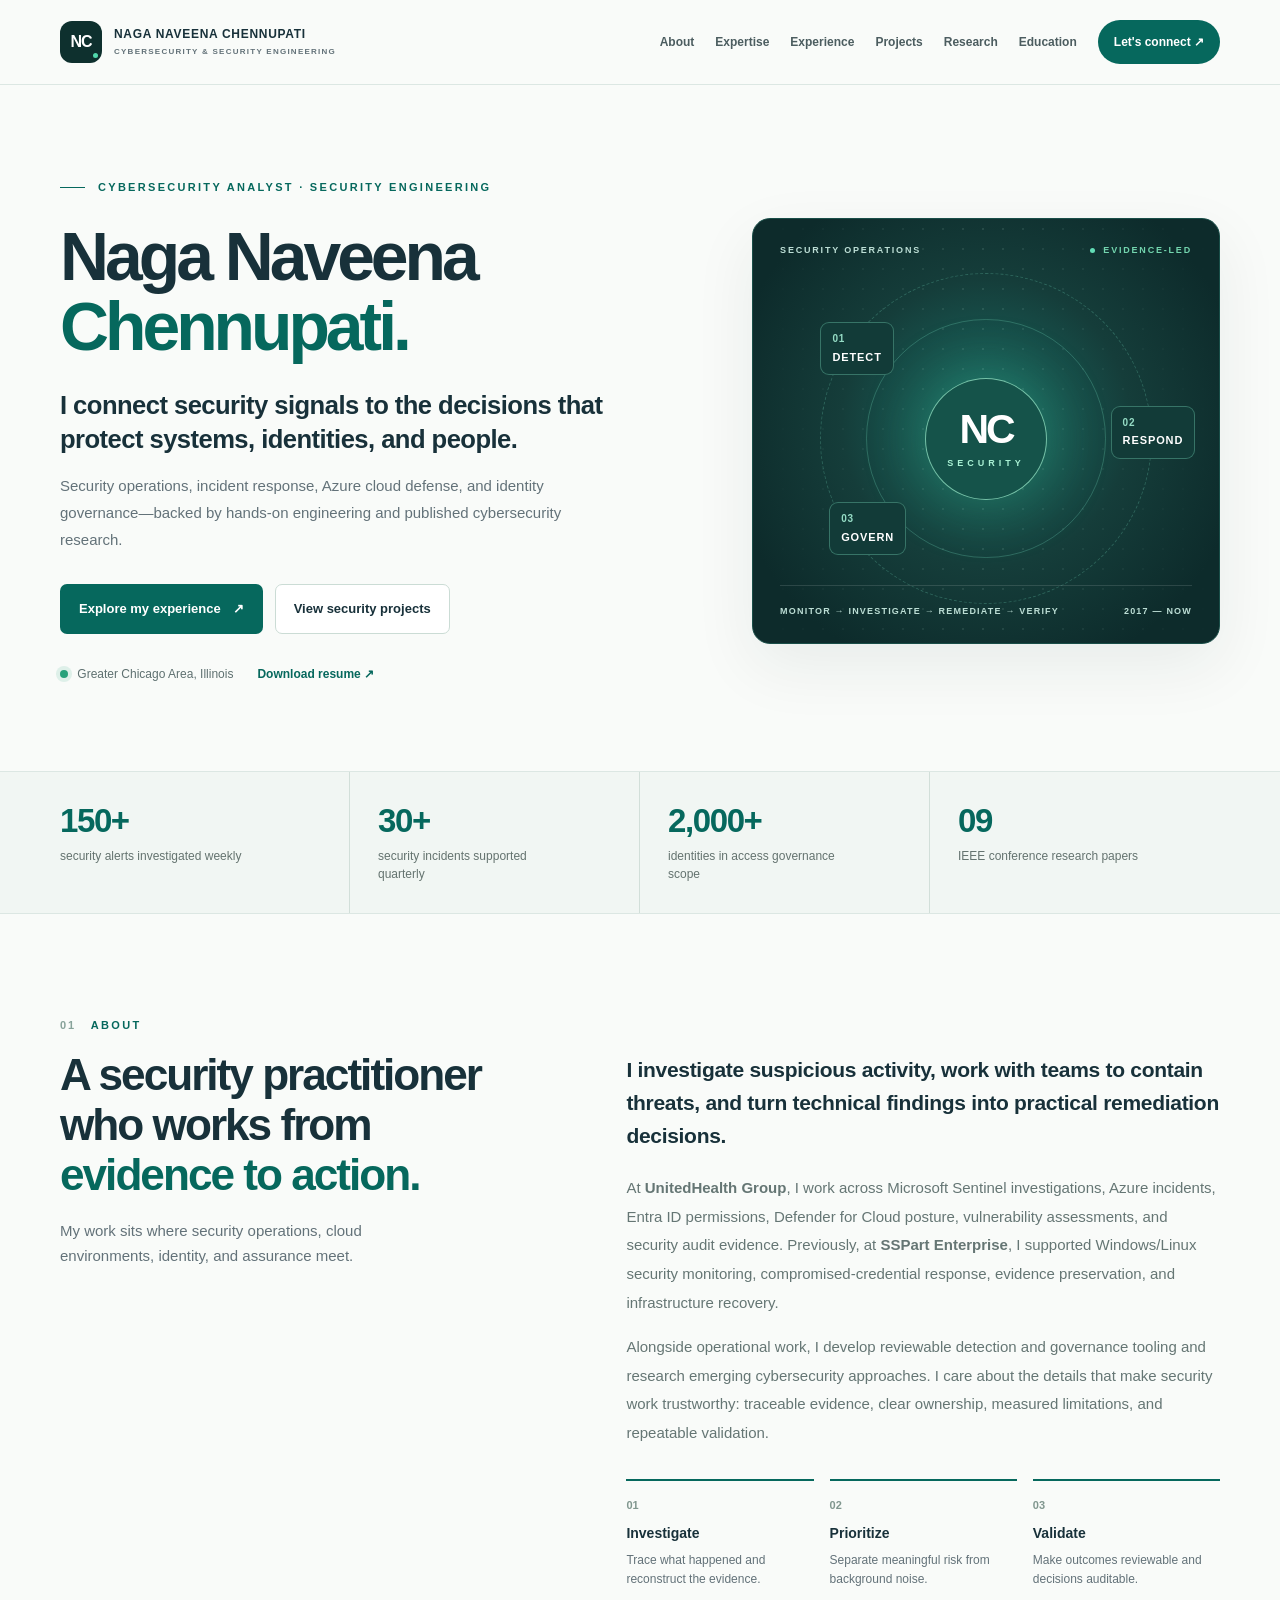
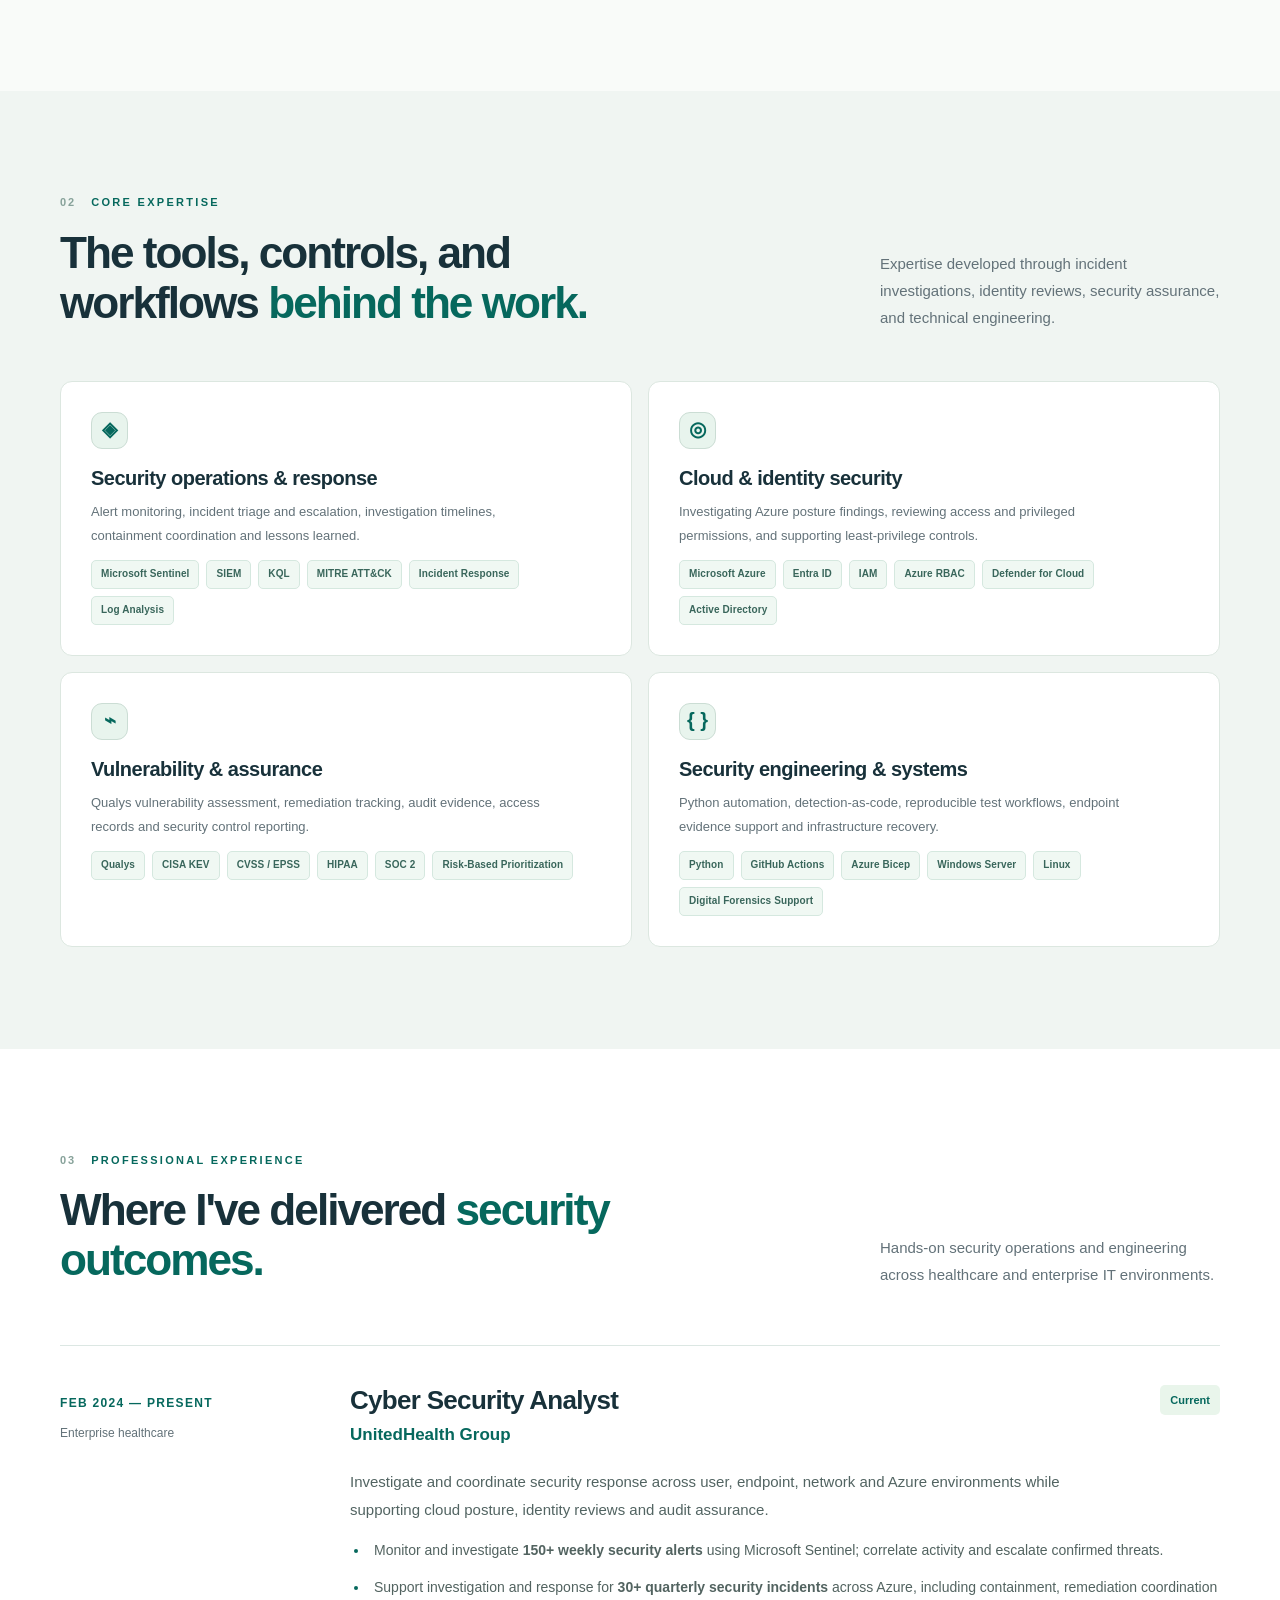
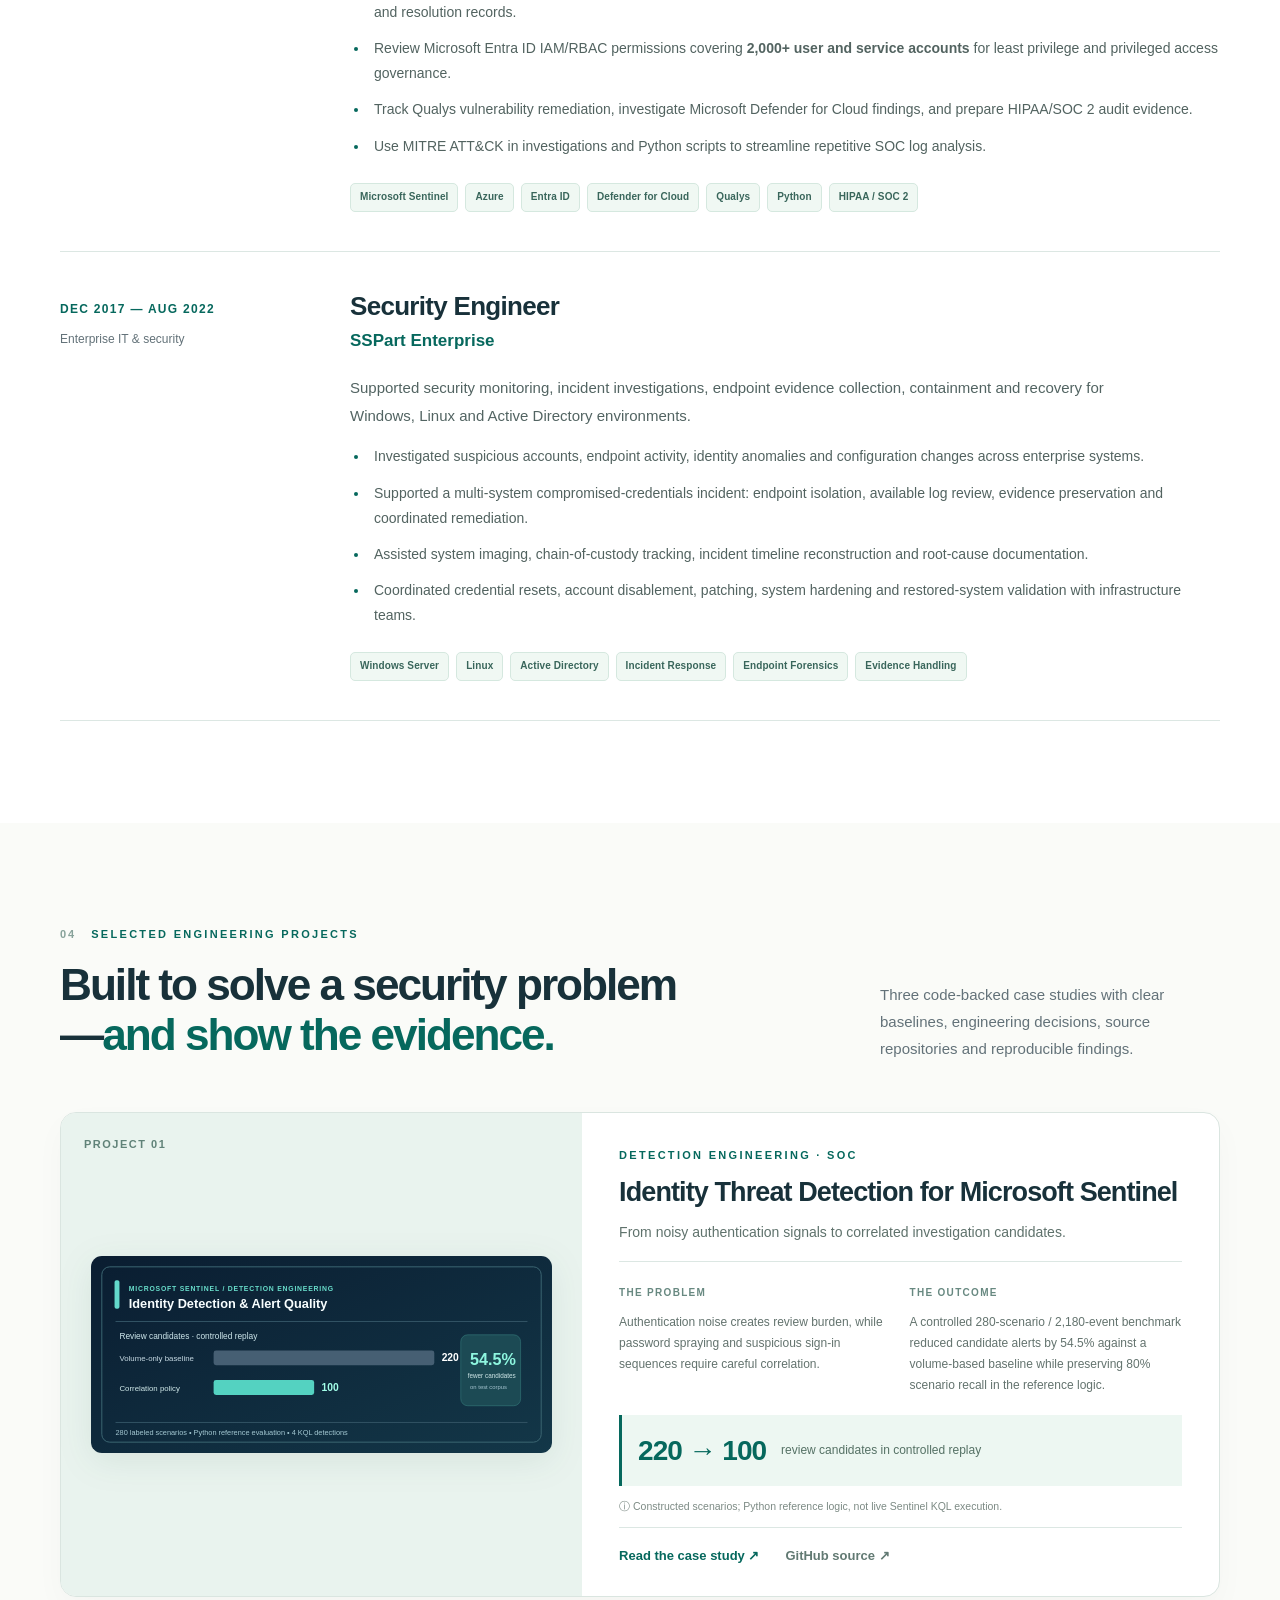
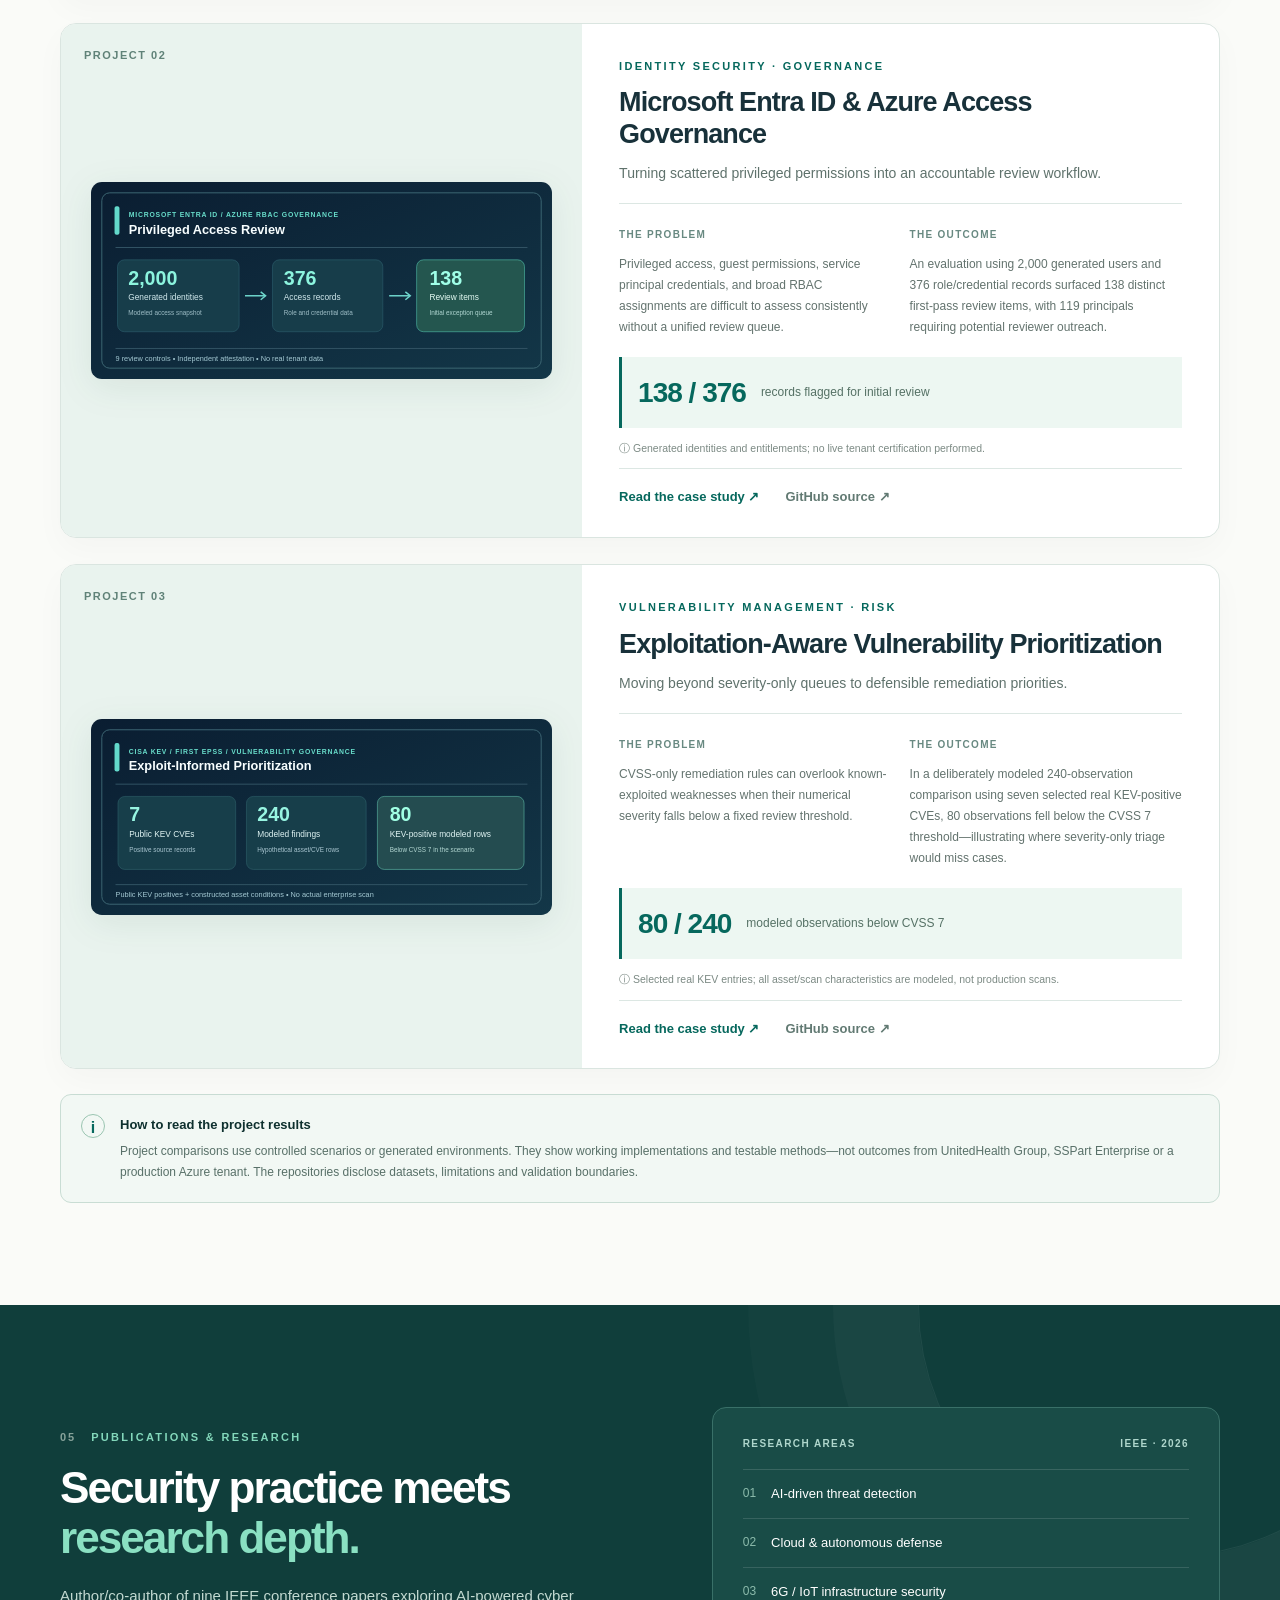
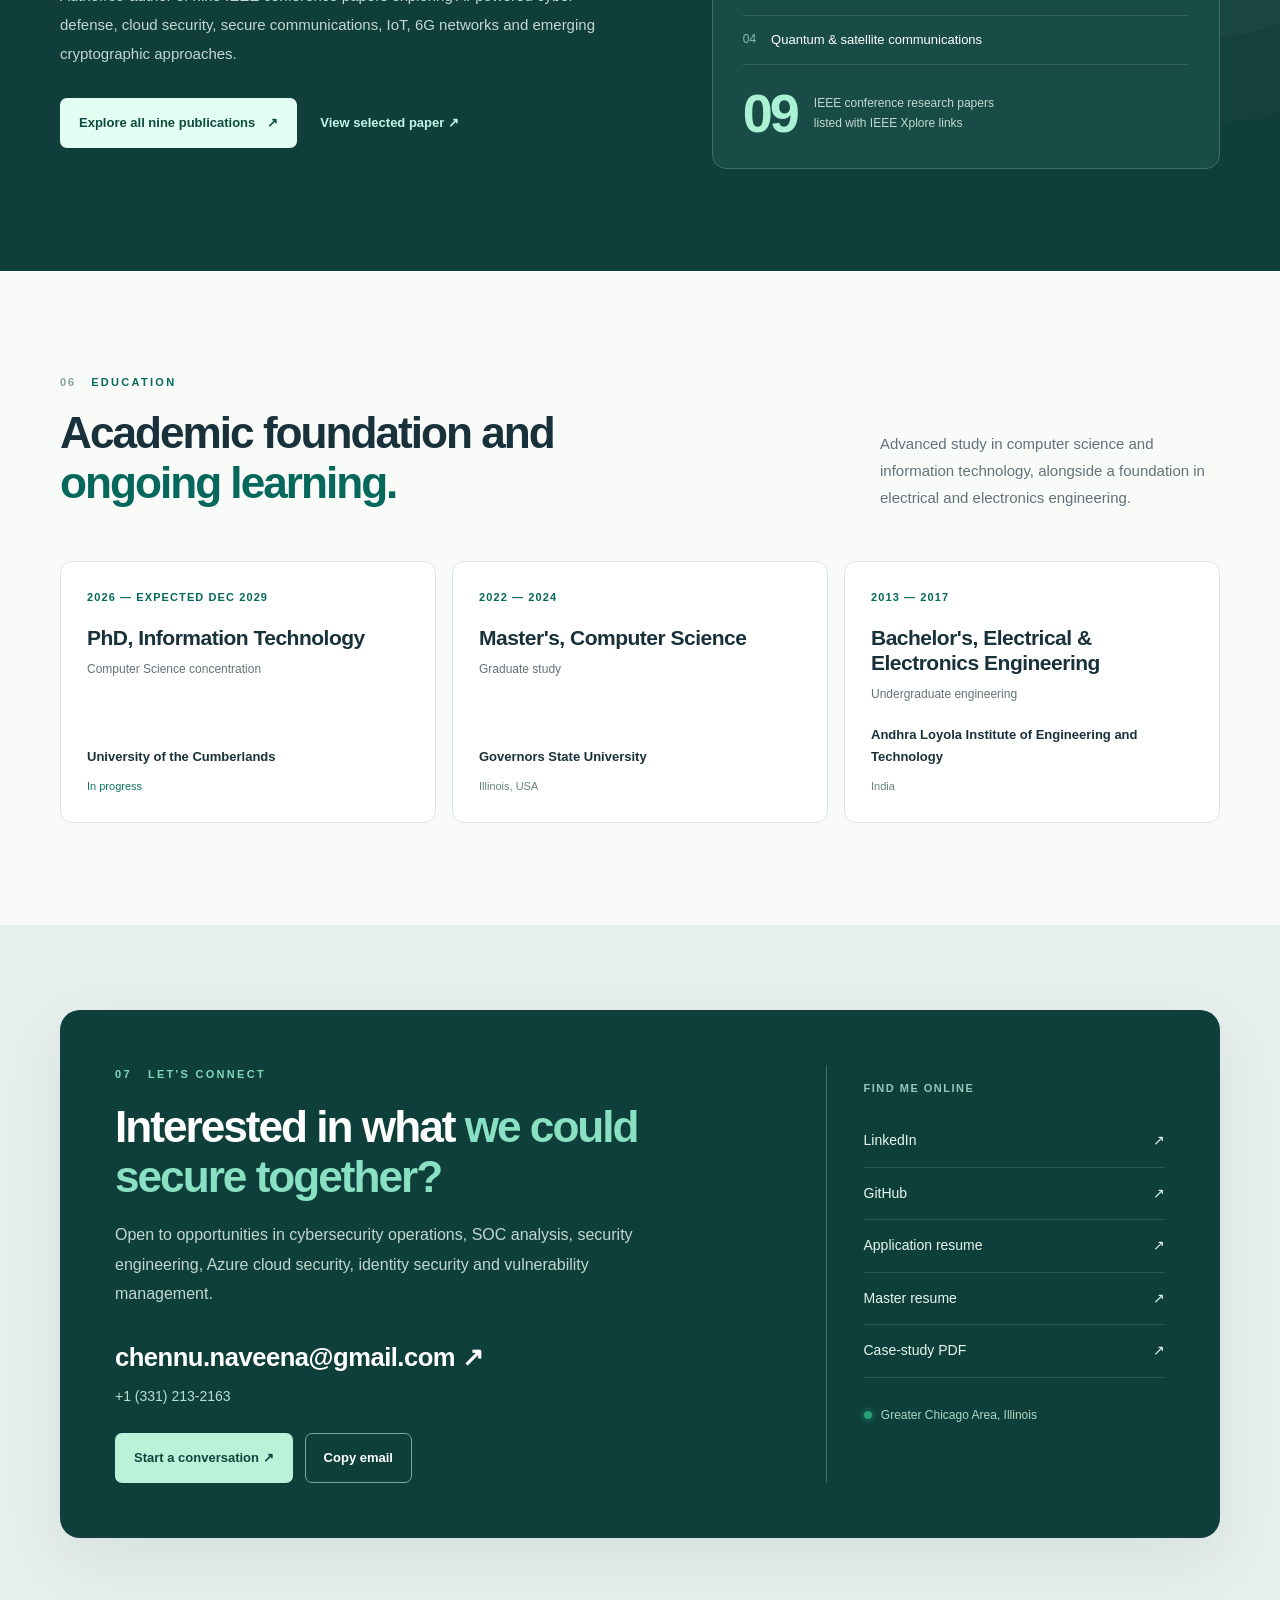
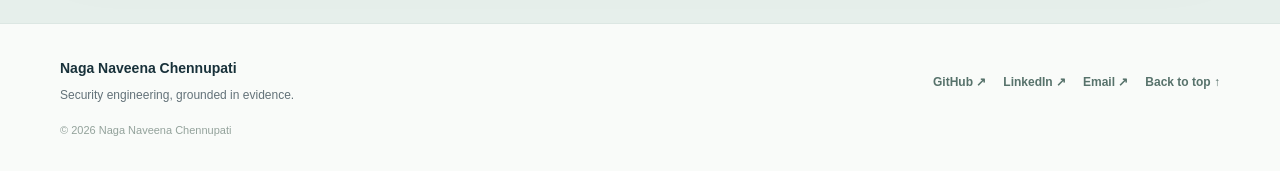
==== index.html @ 8a615efb "Publish complete professional cybersecurity portfolio" ====
<!doctype html><html lang="en"><head><meta charset="utf-8"><meta name="viewport" content="width=device-width, initial-scale=1"><meta name="theme-color" content="#f9faf7"><meta name="description" content="Cybersecurity analyst and security engineer specializing in Microsoft Sentinel, incident response, Azure and Entra ID security, vulnerability management, and IEEE security research."><meta property="og:type" content="website"><meta property="og:title" content="Naga Naveena Chennupati | Cybersecurity &amp; Security Engineering"><meta property="og:description" content="Cybersecurity analyst and security engineer specializing in Microsoft Sentinel, incident response, Azure and Entra ID security, vulnerability management, and IEEE security research."><meta property="og:url" content="https://naveenachennupati.github.io/"><meta name="color-scheme" content="light"><title>Naga Naveena Chennupati | Cybersecurity &amp; Security Engineering</title><link rel="icon" href="favicon.svg" type="image/svg+xml"><link rel="stylesheet" href="style.css"><link rel="canonical" href="https://naveenachennupati.github.io/"></head><body><a class="skip-link" href="#main">Skip to content</a>
<header class="site-header"><div class="container nav-wrap"><a class="site-brand" href="index.html#top" aria-label="Naga Naveena Chennupati home"><span class="brand-square">NC<span class="brand-dot"></span></span><span class="brand-type">NAGA NAVEENA <b>CHENNUPATI</b><small>CYBERSECURITY &amp; SECURITY ENGINEERING</small></span></a><button class="nav-toggle" type="button" aria-label="Open navigation" aria-expanded="false" aria-controls="main-nav"><span></span><span></span><span></span></button><nav class="main-nav" id="main-nav" aria-label="Main navigation"><a href="index.html#about">About</a><a href="index.html#skills">Expertise</a><a href="index.html#experience">Experience</a><a href="index.html#projects">Projects</a><a href="research.html">Research</a><a href="index.html#education">Education</a><a class="nav-cta" href="index.html#contact">Let's connect <span aria-hidden="true">↗</span></a></nav></div></header><main id="main"><section class="hero container" id="top"><div class="hero-copy"><div class="kicker"><span class="kicker-line"></span> CYBERSECURITY ANALYST · SECURITY ENGINEERING</div><h1>Naga Naveena<br><span>Chennupati.</span></h1><p class="hero-headline">I connect security signals to the decisions that protect systems, identities, and people.</p><p class="hero-detail">Security operations, incident response, Azure cloud defense, and identity governance—backed by hands-on engineering and published cybersecurity research.</p><div class="hero-ctas"><a class="button primary" href="#experience">Explore my experience <span aria-hidden="true">↗</span></a><a class="button light" href="#projects">View security projects</a></div><div class="hero-inline"><span><i class="online-dot"></i> Greater Chicago Area, Illinois</span><a href="downloads/Naga_Naveena_Chennupati_Application_Resume.pdf" target="_blank" rel="noopener">Download resume <span aria-hidden="true">↗</span></a></div></div><div class="hero-visual" aria-label="Visual introduction to security monitoring, identity and risk management"><div class="hero-panel-top"><span>SECURITY OPERATIONS</span><span class="mini-online"><i></i> EVIDENCE-LED</span></div><div class="hero-orbit"><div class="orbit-ring orbit-one"></div><div class="orbit-ring orbit-two"></div><div class="orbit-center">NC<small>SECURITY</small></div><span class="orbit-node node-one">01 <b>DETECT</b></span><span class="orbit-node node-two">02 <b>RESPOND</b></span><span class="orbit-node node-three">03 <b>GOVERN</b></span></div><div class="hero-panel-bottom"><span>MONITOR → INVESTIGATE → REMEDIATE → VERIFY</span><span>2017 — NOW</span></div></div></section>
<section class="impact-strip"><div class="container impact-grid"><div><strong>150+</strong><span>security alerts investigated weekly</span></div><div><strong>30+</strong><span>security incidents supported quarterly</span></div><div><strong>2,000+</strong><span>identities in access governance scope</span></div><div><strong>09</strong><span>IEEE conference research papers</span></div></div></section>
<section class="section about-section" id="about"><div class="container about-grid"><div class="section-head"><div class="eyebrow"><span class="section-num">01</span> ABOUT</div><h2>A security practitioner who works from <em>evidence to action.</em></h2><p class="section-intro">My work sits where security operations, cloud environments, identity, and assurance meet.</p></div><div class="about-content"><p class="large-text">I investigate suspicious activity, work with teams to contain threats, and turn technical findings into practical remediation decisions.</p><p>At <strong>UnitedHealth Group</strong>, I work across Microsoft Sentinel investigations, Azure incidents, Entra ID permissions, Defender for Cloud posture, vulnerability assessments, and security audit evidence. Previously, at <strong>SSPart Enterprise</strong>, I supported Windows/Linux security monitoring, compromised-credential response, evidence preservation, and infrastructure recovery.</p><p>Alongside operational work, I develop reviewable detection and governance tooling and research emerging cybersecurity approaches. I care about the details that make security work trustworthy: traceable evidence, clear ownership, measured limitations, and repeatable validation.</p><div class="about-points"><div><span class="point-mark">01</span><b>Investigate</b><small>Trace what happened and reconstruct the evidence.</small></div><div><span class="point-mark">02</span><b>Prioritize</b><small>Separate meaningful risk from background noise.</small></div><div><span class="point-mark">03</span><b>Validate</b><small>Make outcomes reviewable and decisions auditable.</small></div></div></div></div></section>
<section class="section skills-section" id="skills"><div class="container"><div class="section-intro-row"><div><div class="eyebrow"><span class="section-num">02</span> CORE EXPERTISE</div><h2>The tools, controls, and workflows <em>behind the work.</em></h2></div><p>Expertise developed through incident investigations, identity reviews, security assurance, and technical engineering.</p></div><div class="skill-grid"><article class="skill-card"><span class="skill-icon">◈</span><h3>Security operations & response</h3><p>Alert monitoring, incident triage and escalation, investigation timelines, containment coordination and lessons learned.</p><div class="taglist"><span class="chip">Microsoft Sentinel</span><span class="chip">SIEM</span><span class="chip">KQL</span><span class="chip">MITRE ATT&amp;CK</span><span class="chip">Incident Response</span><span class="chip">Log Analysis</span></div></article><article class="skill-card"><span class="skill-icon">◎</span><h3>Cloud & identity security</h3><p>Investigating Azure posture findings, reviewing access and privileged permissions, and supporting least-privilege controls.</p><div class="taglist"><span class="chip">Microsoft Azure</span><span class="chip">Entra ID</span><span class="chip">IAM</span><span class="chip">Azure RBAC</span><span class="chip">Defender for Cloud</span><span class="chip">Active Directory</span></div></article><article class="skill-card"><span class="skill-icon">⌁</span><h3>Vulnerability & assurance</h3><p>Qualys vulnerability assessment, remediation tracking, audit evidence, access records and security control reporting.</p><div class="taglist"><span class="chip">Qualys</span><span class="chip">CISA KEV</span><span class="chip">CVSS / EPSS</span><span class="chip">HIPAA</span><span class="chip">SOC 2</span><span class="chip">Risk-Based Prioritization</span></div></article><article class="skill-card"><span class="skill-icon">{ }</span><h3>Security engineering & systems</h3><p>Python automation, detection-as-code, reproducible test workflows, endpoint evidence support and infrastructure recovery.</p><div class="taglist"><span class="chip">Python</span><span class="chip">GitHub Actions</span><span class="chip">Azure Bicep</span><span class="chip">Windows Server</span><span class="chip">Linux</span><span class="chip">Digital Forensics Support</span></div></article></div></div></section>
<section class="section experience-section" id="experience"><div class="container"><div class="section-intro-row"><div><div class="eyebrow"><span class="section-num">03</span> PROFESSIONAL EXPERIENCE</div><h2>Where I've delivered <em>security outcomes.</em></h2></div><p>Hands-on security operations and engineering across healthcare and enterprise IT environments.</p></div><div class="timeline"><article class="timeline-item"><div class="timeline-meta"><span class="time">FEB 2024 — PRESENT</span><span class="timeline-label">Enterprise healthcare</span></div><div class="timeline-content"><div class="role-heading"><div><h3>Cyber Security Analyst</h3><div class="role-company">UnitedHealth Group</div></div><span class="role-badge">Current</span></div><p class="role-summary">Investigate and coordinate security response across user, endpoint, network and Azure environments while supporting cloud posture, identity reviews and audit assurance.</p><ul class="work-list"><li>Monitor and investigate <strong>150+ weekly security alerts</strong> using Microsoft Sentinel; correlate activity and escalate confirmed threats.</li><li>Support investigation and response for <strong>30+ quarterly security incidents</strong> across Azure, including containment, remediation coordination and resolution records.</li><li>Review Microsoft Entra ID IAM/RBAC permissions covering <strong>2,000+ user and service accounts</strong> for least privilege and privileged access governance.</li><li>Track Qualys vulnerability remediation, investigate Microsoft Defender for Cloud findings, and prepare HIPAA/SOC 2 audit evidence.</li><li>Use MITRE ATT&amp;CK in investigations and Python scripts to streamline repetitive SOC log analysis.</li></ul><div class="taglist"><span class="chip">Microsoft Sentinel</span><span class="chip">Azure</span><span class="chip">Entra ID</span><span class="chip">Defender for Cloud</span><span class="chip">Qualys</span><span class="chip">Python</span><span class="chip">HIPAA / SOC 2</span></div></div></article><article class="timeline-item"><div class="timeline-meta"><span class="time">DEC 2017 — AUG 2022</span><span class="timeline-label">Enterprise IT & security</span></div><div class="timeline-content"><div class="role-heading"><div><h3>Security Engineer</h3><div class="role-company">SSPart Enterprise</div></div></div><p class="role-summary">Supported security monitoring, incident investigations, endpoint evidence collection, containment and recovery for Windows, Linux and Active Directory environments.</p><ul class="work-list"><li>Investigated suspicious accounts, endpoint activity, identity anomalies and configuration changes across enterprise systems.</li><li>Supported a multi-system compromised-credentials incident: endpoint isolation, available log review, evidence preservation and coordinated remediation.</li><li>Assisted system imaging, chain-of-custody tracking, incident timeline reconstruction and root-cause documentation.</li><li>Coordinated credential resets, account disablement, patching, system hardening and restored-system validation with infrastructure teams.</li></ul><div class="taglist"><span class="chip">Windows Server</span><span class="chip">Linux</span><span class="chip">Active Directory</span><span class="chip">Incident Response</span><span class="chip">Endpoint Forensics</span><span class="chip">Evidence Handling</span></div></div></article></div></div></section>
<section class="section projects-section" id="projects"><div class="container"><div class="section-intro-row"><div><div class="eyebrow"><span class="section-num">04</span> SELECTED ENGINEERING PROJECTS</div><h2>Built to solve a security problem—<em>and show the evidence.</em></h2></div><p>Three code-backed case studies with clear baselines, engineering decisions, source repositories and reproducible findings.</p></div><div class="project-list"><article class="project-card"><div class="project-media"><img src="assets/sentinel-evidence.svg" alt="Diagram showing identity threat detection for microsoft sentinel evidence" loading="lazy"><span class="project-index">PROJECT 01</span></div><div class="project-body"><div class="eyebrow">DETECTION ENGINEERING · SOC</div><h3>Identity Threat Detection for Microsoft Sentinel</h3><p class="project-lede">From noisy authentication signals to correlated investigation candidates.</p><div class="project-summary"><div><span>THE PROBLEM</span><p>Authentication noise creates review burden, while password spraying and suspicious sign-in sequences require careful correlation.</p></div><div><span>THE OUTCOME</span><p>A controlled 280-scenario / 2,180-event benchmark reduced candidate alerts by 54.5% against a volume-based baseline while preserving 80% scenario recall in the reference logic.</p></div></div><div class="project-metric"><strong>220 → 100</strong><span>review candidates in controlled replay</span></div><p class="scope-note"><span aria-hidden="true">ⓘ</span> Constructed scenarios; Python reference logic, not live Sentinel KQL execution.</p><div class="project-actions"><a class="text-link" href="projects/sentinel.html">Read the case study <span aria-hidden="true">↗</span></a><a class="text-link muted-link" href="https://github.com/naveenachennupati/sentinel-detection-engineering" target="_blank" rel="noopener noreferrer">GitHub source ↗</a></div></div></article><article class="project-card"><div class="project-media"><img src="assets/entra-evidence.svg" alt="Diagram showing microsoft entra id &amp; azure access governance evidence" loading="lazy"><span class="project-index">PROJECT 02</span></div><div class="project-body"><div class="eyebrow">IDENTITY SECURITY · GOVERNANCE</div><h3>Microsoft Entra ID & Azure Access Governance</h3><p class="project-lede">Turning scattered privileged permissions into an accountable review workflow.</p><div class="project-summary"><div><span>THE PROBLEM</span><p>Privileged access, guest permissions, service principal credentials, and broad RBAC assignments are difficult to assess consistently without a unified review queue.</p></div><div><span>THE OUTCOME</span><p>An evaluation using 2,000 generated users and 376 role/credential records surfaced 138 distinct first-pass review items, with 119 principals requiring potential reviewer outreach.</p></div></div><div class="project-metric"><strong>138 / 376</strong><span>records flagged for initial review</span></div><p class="scope-note"><span aria-hidden="true">ⓘ</span> Generated identities and entitlements; no live tenant certification performed.</p><div class="project-actions"><a class="text-link" href="projects/entra.html">Read the case study <span aria-hidden="true">↗</span></a><a class="text-link muted-link" href="https://github.com/naveenachennupati/entra-access-governance" target="_blank" rel="noopener noreferrer">GitHub source ↗</a></div></div></article><article class="project-card"><div class="project-media"><img src="assets/vulnerability-evidence.svg" alt="Diagram showing exploitation-aware vulnerability prioritization evidence" loading="lazy"><span class="project-index">PROJECT 03</span></div><div class="project-body"><div class="eyebrow">VULNERABILITY MANAGEMENT · RISK</div><h3>Exploitation-Aware Vulnerability Prioritization</h3><p class="project-lede">Moving beyond severity-only queues to defensible remediation priorities.</p><div class="project-summary"><div><span>THE PROBLEM</span><p>CVSS-only remediation rules can overlook known-exploited weaknesses when their numerical severity falls below a fixed review threshold.</p></div><div><span>THE OUTCOME</span><p>In a deliberately modeled 240-observation comparison using seven selected real KEV-positive CVEs, 80 observations fell below the CVSS 7 threshold—illustrating where severity-only triage would miss cases.</p></div></div><div class="project-metric"><strong>80 / 240</strong><span>modeled observations below CVSS 7</span></div><p class="scope-note"><span aria-hidden="true">ⓘ</span> Selected real KEV entries; all asset/scan characteristics are modeled, not production scans.</p><div class="project-actions"><a class="text-link" href="projects/vulnerability.html">Read the case study <span aria-hidden="true">↗</span></a><a class="text-link muted-link" href="https://github.com/naveenachennupati/kev-exposure-prioritization" target="_blank" rel="noopener noreferrer">GitHub source ↗</a></div></div></article></div><div class="project-disclosure"><span class="disclosure-icon">i</span><div><b>How to read the project results</b><p>Project comparisons use controlled scenarios or generated environments. They show working implementations and testable methods—not outcomes from UnitedHealth Group, SSPart Enterprise or a production Azure tenant. The repositories disclose datasets, limitations and validation boundaries.</p></div></div></div></section>
<section class="section research-highlight" id="research"><div class="container research-layout"><div><div class="eyebrow"><span class="section-num">05</span> PUBLICATIONS & RESEARCH</div><h2>Security practice meets <em>research depth.</em></h2><p>Author/co-author of nine IEEE conference papers exploring AI-powered cyber defense, cloud security, secure communications, IoT, 6G networks and emerging cryptographic approaches.</p><div class="research-actions"><a class="button primary" href="research.html">Explore all nine publications <span aria-hidden="true">↗</span></a><a class="text-link" href="https://ieeexplore.ieee.org/document/11717288" target="_blank" rel="noopener noreferrer">View selected paper ↗</a></div></div><div class="research-panel"><div class="research-panel-head">RESEARCH AREAS <span>IEEE · 2026</span></div><div class="research-topics"><div><span>01</span> AI-driven threat detection</div><div><span>02</span> Cloud & autonomous defense</div><div><span>03</span> 6G / IoT infrastructure security</div><div><span>04</span> Quantum & satellite communications</div></div><div class="research-total"><strong>09</strong><span>IEEE conference research papers<br>listed with IEEE Xplore links</span></div></div></div></section>
<section class="section education-section" id="education"><div class="container"><div class="section-intro-row"><div><div class="eyebrow"><span class="section-num">06</span> EDUCATION</div><h2>Academic foundation and <em>ongoing learning.</em></h2></div><p>Advanced study in computer science and information technology, alongside a foundation in electrical and electronics engineering.</p></div><div class="education-grid"><article class="edu-card"><span class="edu-period">2026 — EXPECTED DEC 2029</span><h3>PhD, Information Technology</h3><p>Computer Science concentration</p><strong>University of the Cumberlands</strong><span class="edu-status">In progress</span></article><article class="edu-card"><span class="edu-period">2022 — 2024</span><h3>Master's, Computer Science</h3><p>Graduate study</p><strong>Governors State University</strong><span class="edu-location">Illinois, USA</span></article><article class="edu-card"><span class="edu-period">2013 — 2017</span><h3>Bachelor's, Electrical & Electronics Engineering</h3><p>Undergraduate engineering</p><strong>Andhra Loyola Institute of Engineering and Technology</strong><span class="edu-location">India</span></article></div></div></section>
<section class="section contact-section" id="contact"><div class="container contact-panel"><div><div class="eyebrow">07 &nbsp; LET'S CONNECT</div><h2>Interested in what <em>we could secure together?</em></h2><p>Open to opportunities in cybersecurity operations, SOC analysis, security engineering, Azure cloud security, identity security and vulnerability management.</p><div class="contact-links"><a class="contact-email" href="mailto:chennu.naveena@gmail.com">chennu.naveena@gmail.com <span aria-hidden="true">↗</span></a><a href="tel:+13312132163">+1 (331) 213-2163</a></div><div class="contact-actions"><a class="button primary" href="mailto:chennu.naveena@gmail.com?subject=Cybersecurity%20Opportunity">Start a conversation ↗</a><button class="button secondary copy-button" type="button" data-copy="chennu.naveena@gmail.com">Copy email</button></div></div><div class="contact-side"><div class="contact-side-title">FIND ME ONLINE</div><a href="https://www.linkedin.com/in/naveenachenn/" target="_blank" rel="noopener noreferrer">LinkedIn <span>↗</span></a><a href="https://github.com/naveenachennupati" target="_blank" rel="noopener noreferrer">GitHub <span>↗</span></a><a href="downloads/Naga_Naveena_Chennupati_Application_Resume.pdf" target="_blank" rel="noopener">Application resume <span>↗</span></a><a href="downloads/Naga_Naveena_Chennupati_Master_Resume.pdf" target="_blank" rel="noopener">Master resume <span>↗</span></a><a href="downloads/Security_Engineering_Case_Studies.pdf" target="_blank" rel="noopener">Case-study PDF <span>↗</span></a><div class="contact-location"><span class="online-dot"></span> Greater Chicago Area, Illinois</div></div></div></section></main><footer class="site-footer"><div class="container footer-inner"><div><strong>Naga Naveena Chennupati</strong><p>Security engineering, grounded in evidence.</p></div><div class="footer-links"><a href="https://github.com/naveenachennupati" target="_blank" rel="noopener noreferrer">GitHub ↗</a><a href="https://www.linkedin.com/in/naveenachenn/" target="_blank" rel="noopener noreferrer">LinkedIn ↗</a><a href="mailto:chennu.naveena@gmail.com">Email ↗</a><a href="index.html#top">Back to top ↑</a></div><span class="copyright">© <span id="year">2026</span> Naga Naveena Chennupati</span></div></footer><script type="application/ld+json">{"@context":"https://schema.org","@type":"Person","name":"Naga Naveena Chennupati","jobTitle":"Cyber Security Analyst","description":"Cybersecurity professional working in security operations, incident response, Azure and Entra ID security.","url":"https://naveenachennupati.github.io/","email":"mailto:chennu.naveena@gmail.com","sameAs":["https://github.com/naveenachennupati","https://www.linkedin.com/in/naveenachenn/"],"alumniOf":[{"@type":"CollegeOrUniversity","name":"Governors State University"},{"@type":"CollegeOrUniversity","name":"Andhra Loyola Institute of Engineering and Technology"}]}</script><script src="script.js" defer></script></body></html>
---- style.css ----
:root{--ink:#18313a;--muted:#637279;--deep:#0e302e;--teal:#06685d;--aqua:#d8eee9;--light:#f9fbf9;--paper:#fff;--border:#dce7e3;--mint:#edf6f2;--gold:#bd9661;--shadow:0 22px 64px rgba(18,47,46,.07)}
*{box-sizing:border-box}html{scroll-behavior:smooth;scroll-padding-top:85px}body{margin:0;background:var(--light);color:var(--ink);font:16px/1.68 -apple-system,BlinkMacSystemFont,"Segoe UI",Inter,Arial,sans-serif;-webkit-font-smoothing:antialiased}a{color:inherit;text-decoration:none}a:hover{color:var(--teal)}img{max-width:100%;display:block}button{font:inherit}::selection{background:var(--aqua);color:var(--deep)}:focus-visible{outline:3px solid #4ac5a6;outline-offset:4px}.container{width:min(1160px,calc(100% - 68px));margin-inline:auto}.skip-link{position:absolute;top:-100px;left:18px;padding:10px 16px;background:#fff;z-index:999}.skip-link:focus{top:12px}.site-header{position:sticky;top:0;background:rgba(249,251,249,.94);border-bottom:1px solid var(--border);backdrop-filter:blur(16px);z-index:30}.nav-wrap{display:flex;align-items:center;justify-content:space-between;min-height:84px;gap:24px}.site-brand{display:flex;gap:12px;align-items:center;min-width:275px}.brand-square{height:42px;width:42px;border-radius:12px;background:var(--deep);color:#fff;display:grid;place-items:center;font-size:16px;font-weight:800;letter-spacing:-1px;position:relative}.brand-dot{position:absolute;right:4px;bottom:5px;width:5px;height:5px;border-radius:50%;background:#50d8ac}.brand-type{font-size:12px;letter-spacing:.7px;font-weight:600;line-height:1.3}.brand-type b{font-weight:800}.brand-type small{display:block;font-size:8px;color:var(--muted);letter-spacing:1.25px;margin-top:5px}.main-nav{display:flex;align-items:center;gap:21px}.main-nav a{font-size:12px;font-weight:650;color:#4c5d60;white-space:nowrap}.main-nav a:hover{color:var(--teal)}.main-nav .nav-cta{color:#fff;background:var(--teal);border-radius:28px;padding:12px 16px}.main-nav .nav-cta:hover{background:var(--deep);color:#fff}.nav-toggle{display:none}.hero{display:grid;grid-template-columns:1.16fr .84fr;gap:46px;padding-block:93px 87px;align-items:center}.kicker,.eyebrow{font-size:11px;letter-spacing:2.3px;text-transform:uppercase;font-weight:800;color:var(--teal)}.kicker{display:flex;gap:13px;align-items:center}.kicker-line{width:25px;height:1px;background:var(--teal)}h1,h2,h3,p{margin-top:0}h1,h2,h3{line-height:1.18;letter-spacing:-1.2px}h1,h2{font-weight:780}.hero h1{font-size:clamp(52px,5.3vw,80px);line-height:1.025;letter-spacing:-4px;margin:26px 0 26px}.hero h1 span{color:var(--teal)}.hero-headline{font-size:clamp(20px,2vw,26px);font-weight:570;line-height:1.36;max-width:590px;letter-spacing:-.55px;margin-bottom:15px}.hero-detail{max-width:560px;color:var(--muted);font-size:15px;line-height:1.8}.hero-ctas,.contact-actions,.detail-buttons{display:flex;flex-wrap:wrap;gap:12px;margin-top:31px}.button{display:inline-flex;justify-content:center;align-items:center;gap:12px;border-radius:7px;font-size:13px;font-weight:750;padding:13px 18px;border:1px solid transparent;cursor:pointer;transition:transform .2s,background .2s,color .2s}.button:hover{transform:translateY(-2px)}.button.primary{background:var(--teal);color:#fff}.button.primary:hover{background:var(--deep);color:#fff}.button.light{background:#fff;border-color:#cbdcd5}.button.secondary{color:#fff;background:transparent;border:1px solid #78a8a0}.hero-inline{display:flex;flex-wrap:wrap;align-items:center;gap:24px;margin-top:30px;font-size:12px;color:#5e7070}.hero-inline a{font-weight:700;color:var(--teal)}.online-dot{display:inline-block;background:#27a17a;width:8px;height:8px;border-radius:50%;margin-right:6px;box-shadow:0 0 0 4px rgba(39,161,122,.13)}
.hero-visual{min-height:426px;background:radial-gradient(circle at 50% 48%,#1a6e65 0%,#153d3a 45%,#0d2b2b 82%);position:relative;overflow:hidden;border-radius:18px;box-shadow:var(--shadow);color:#d9f1e9;border:1px solid #194e48}.hero-visual:before{content:'';position:absolute;inset:0;background-image:radial-gradient(#d7fff01b 1px,transparent 1px);background-size:20px 20px;mask-image:linear-gradient(90deg,transparent,black,transparent)}.hero-panel-top,.hero-panel-bottom{position:absolute;z-index:3;left:27px;right:27px;display:flex;justify-content:space-between;align-items:center;font-size:9px;font-weight:800;letter-spacing:1.8px;color:#bcded5}.hero-panel-top{top:24px}.hero-panel-bottom{bottom:24px;gap:10px;border-top:1px solid #ffffff20;padding-top:18px;letter-spacing:1.2px}.mini-online{color:#73d5ae}.mini-online i{display:inline-block;width:5px;height:5px;background:#62ddb6;border-radius:50%;margin-right:4px}.hero-orbit{position:absolute;inset:70px 15px 55px;display:grid;place-items:center}.orbit-ring{position:absolute;border:1px solid #70d5b846;border-radius:50%;aspect-ratio:1}.orbit-one{width:55%}.orbit-two{width:76%;border-style:dashed;animation:slowspin 80s linear infinite}.orbit-center{width:122px;height:122px;border:1px solid #a6f8d5aa;border-radius:50%;display:flex;align-items:center;justify-content:center;flex-direction:column;background:#15534a;color:#fff;font-size:41px;font-weight:800;line-height:1;letter-spacing:-3px;box-shadow:0 0 65px #41ca9550}.orbit-center small{font-size:9px;font-weight:700;letter-spacing:4px;margin-top:9px;color:#aaf2d5}.orbit-node{position:absolute;font-weight:700;font-size:10px;letter-spacing:.9px;background:#123b38;border:1px solid #5cae9680;border-radius:9px;padding:8px 11px;color:#95dcc5}.orbit-node b{display:block;color:#fff;font-size:11px}.node-one{top:11%;left:12%}.node-two{top:39%;right:2%}.node-three{bottom:11%;left:14%}@keyframes slowspin{to{transform:rotate(360deg)}}.impact-strip{background:#f1f6f3;border-top:1px solid var(--border);border-bottom:1px solid var(--border)}.impact-grid{display:grid;grid-template-columns:repeat(4,1fr)}.impact-grid>div{padding:29px 28px;min-height:121px;border-right:1px solid #d2dfd9}.impact-grid>div:first-child{padding-left:0}.impact-grid>div:last-child{border-right:0}.impact-grid strong{font-size:33px;color:var(--teal);display:block;line-height:1.2;letter-spacing:-1.4px}.impact-grid span{font-size:12px;color:#64736f;display:block;max-width:185px;line-height:1.55;margin-top:6px}
.section{padding:102px 0;scroll-margin-top:70px}.section h2{font-size:clamp(34px,3.45vw,51px);line-height:1.13;margin:16px 0 18px;letter-spacing:-2px;max-width:640px}.section h2 em,.research-page h1 em{font-style:normal;color:var(--teal)}.section-intro{max-width:360px;color:var(--muted);font-size:15px}.section-num{color:#87a29a;font-size:11px;letter-spacing:1.8px;margin-right:10px}.about-grid{display:grid;grid-template-columns:.88fr 1.12fr;gap:100px}.about-content{padding-top:38px}.about-content p{color:#657674;font-size:15px;line-height:1.92}.about-content p.large-text{font-size:21px;line-height:1.57;font-weight:600;color:var(--ink);letter-spacing:-.3px}.about-points{display:grid;grid-template-columns:repeat(3,1fr);gap:16px;margin-top:31px}.about-points>div{border-top:2px solid var(--teal);padding-top:15px}.point-mark{display:block;color:#81978f;font-size:11px;font-weight:800;margin-bottom:8px}.about-points b{display:block;font-size:14px}.about-points small{display:block;color:var(--muted);font-size:12px;line-height:1.6;margin-top:5px}.skills-section{background:#f0f5f2}.section-intro-row{display:flex;align-items:end;justify-content:space-between;gap:50px;margin-bottom:35px}.section-intro-row>div{flex:1}.section-intro-row>p{max-width:340px;color:var(--muted);font-size:15px;line-height:1.8}.skill-grid{display:grid;grid-template-columns:repeat(2,1fr);gap:16px}.skill-card{padding:30px;background:#fff;border:1px solid #dce7e0;border-radius:12px;min-height:272px}.skill-card:hover{border-color:#b5cfc2}.skill-icon{display:grid;place-items:center;background:#e8f4ed;border:1px solid #cbddd4;border-radius:11px;width:37px;height:37px;font-size:20px;color:var(--teal);font-weight:700;margin-bottom:18px}.skill-card h3{font-size:20px;margin-bottom:10px;letter-spacing:-.5px}.skill-card p{font-size:13px;line-height:1.8;color:var(--muted);max-width:450px}.taglist{display:flex;flex-wrap:wrap;gap:7px}.chip{font-size:10px;font-weight:700;letter-spacing:.1px;display:inline-block;color:#39665b;background:#f0f8f3;border:1px solid #d5e8df;padding:5px 9px;border-radius:5px}.experience-section{background:#fff}.timeline{border-top:1px solid var(--border);margin-top:42px}.timeline-item{display:grid;grid-template-columns:220px 1fr;gap:70px;padding:39px 0;border-bottom:1px solid var(--border)}.timeline-meta{padding-top:8px}.time{display:block;color:var(--teal);font-size:12px;font-weight:800;letter-spacing:1.3px}.timeline-label{display:block;color:var(--muted);font-size:12px;margin-top:10px}.role-heading{display:flex;justify-content:space-between;gap:20px;align-items:start}.role-heading h3{font-size:26px;letter-spacing:-.7px;margin:0 0 6px}.role-company{font-size:17px;color:var(--teal);font-weight:750}.role-badge{background:#e9f5eb;color:var(--teal);font-size:11px;font-weight:800;padding:6px 10px;border-radius:5px}.role-summary{font-size:15px;color:#526462;line-height:1.85;margin-top:18px;max-width:780px}.work-list{padding-left:19px;margin:14px 0 24px;color:#526360}.work-list li{margin-bottom:11px;font-size:14px;line-height:1.8;padding-left:5px}.work-list li::marker{color:var(--teal)}.projects-section{background:#fafbf8}.project-list{display:grid;gap:26px}.project-card{display:grid;grid-template-columns:.9fr 1.1fr;border:1px solid #dae5e0;background:#fff;border-radius:16px;overflow:hidden;box-shadow:0 12px 32px #0d2e2107}.project-media{position:relative;background:#e9f3ee;display:flex;align-items:center;justify-content:center;padding:30px;min-height:440px}.project-media img{width:100%;height:auto;filter:drop-shadow(0 8px 17px #083f2114)}.project-index{position:absolute;top:22px;left:23px;color:#608278;font-size:11px;letter-spacing:1.5px;font-weight:800}.project-body{padding:33px 37px 29px}.project-body h3{font-size:27px;letter-spacing:-.9px;line-height:1.17;margin:12px 0}.project-lede{font-size:14px;color:#5f726c}.project-summary{border-top:1px solid var(--border);display:grid;grid-template-columns:1fr 1fr;gap:18px;padding-top:16px;margin-top:17px}.project-summary span{color:#688981;font-size:10px;letter-spacing:1.3px;font-weight:800}.project-summary p{font-size:12px;line-height:1.75;color:#63736e;margin:7px 0 0}.project-metric{background:#edf7f2;border-left:3px solid var(--teal);padding:12px 16px;margin-top:19px;display:flex;align-items:center;gap:15px}.project-metric strong{color:var(--teal);font-size:28px;letter-spacing:-1px;white-space:nowrap}.project-metric span{font-size:12px;color:#557165}.scope-note{font-size:10.5px;color:#7c8a84;line-height:1.6;margin:12px 0}.project-actions{display:flex;flex-wrap:wrap;gap:26px;border-top:1px solid var(--border);padding-top:17px}.text-link{color:var(--teal);font-weight:750;font-size:13px}.text-link:hover{text-decoration:underline}.muted-link{color:#627a73}.project-disclosure{display:flex;gap:15px;border:1px solid #c9ddd4;background:#f2f8f4;border-radius:11px;padding:19px 20px;margin-top:25px;color:#587068}.disclosure-icon{display:grid;place-items:center;flex:0 0 24px;height:24px;border:1px solid #9ac5b1;border-radius:50%;color:var(--teal);font-weight:800}.project-disclosure b{display:block;color:var(--deep);font-size:13px}.project-disclosure p{font-size:12px;line-height:1.75;margin:5px 0 0}.research-highlight{background:#103e3b;color:#fff;position:relative;overflow:hidden}.research-highlight:before{position:absolute;content:'';top:-250px;right:-140px;width:500px;height:500px;border:1px solid #ffffff12;border-radius:50%;box-shadow:0 0 0 85px #ffffff07,0 0 0 170px #ffffff04}.research-highlight .eyebrow,.contact-section .eyebrow{color:#83d8bb}.research-highlight h2{color:#fff}.research-highlight h2 em,.contact-panel h2 em{color:#8ae0c2}.research-layout{display:grid;grid-template-columns:1.05fr .95fr;gap:90px;position:relative;align-items:center}.research-layout>div>p{color:#c2d9d1;max-width:540px;line-height:1.95;font-size:15px}.research-actions{display:flex;flex-wrap:wrap;align-items:center;gap:23px;margin-top:30px}.research-highlight .button.primary{background:#e3fff3;color:#0d4b3e}.research-highlight .text-link{color:#c4f5e7}.research-panel{background:#194c47;border:1px solid #397068;border-radius:14px;padding:28px 30px}.research-panel-head{display:flex;justify-content:space-between;gap:10px;color:#afd6cc;font-size:10px;font-weight:800;letter-spacing:1.4px;padding-bottom:16px;border-bottom:1px solid #ffffff23}.research-topics>div{display:flex;gap:15px;font-size:13px;border-bottom:1px solid #ffffff21;padding:13px 0}.research-topics span{color:#8cbbac;font-size:12px}.research-total{display:flex;align-items:center;gap:17px;margin-top:21px}.research-total strong{font-size:54px;line-height:1;color:#abf1d4;letter-spacing:-3px}.research-total span{font-size:12px;line-height:1.7;color:#c2d9d1}.education-grid{display:grid;grid-template-columns:repeat(3,1fr);gap:16px}.edu-card{background:#fff;padding:26px;border:1px solid var(--border);border-radius:12px;min-height:254px;display:flex;flex-direction:column}.edu-period{color:var(--teal);font-size:11px;font-weight:800;letter-spacing:1.1px}.edu-card h3{font-size:21px;letter-spacing:-.5px;margin:20px 0 8px}.edu-card p{font-size:12px;color:var(--muted);margin-bottom:20px}.edu-card strong{font-size:13px;margin-top:auto}.edu-status,.edu-location{font-size:11px;color:#65857b;margin-top:10px}.edu-status{color:#0b775a}.contact-section{background:#e6efeb;padding:85px 0}.contact-panel{display:grid;grid-template-columns:1.3fr .7fr;gap:80px;background:#0e3f3a;color:#fff;padding:55px;border-radius:20px;box-shadow:var(--shadow)}.contact-panel h2{color:#fff;margin-top:19px}.contact-panel p{color:#c1d7d0;line-height:1.85;max-width:530px}.contact-links{display:flex;flex-direction:column;align-items:start;gap:6px;margin-top:27px}.contact-email{font-weight:800;font-size:clamp(18px,2vw,26px);letter-spacing:-.5px;color:#fff}.contact-email:hover{color:#aef0d7}.contact-links>a:not(.contact-email){color:#b9e0d0;font-size:14px}.contact-actions{margin-top:25px}.contact-panel .button.primary{background:#baf1d8;color:#0d463f}.contact-side{border-left:1px solid #ffffff3a;padding:14px 0 0 37px;display:flex;flex-direction:column;gap:0}.contact-side-title{font-size:11px;letter-spacing:1.5px;color:#98c8b8;font-weight:800;margin-bottom:18px}.contact-side a{padding:14px 0;border-bottom:1px solid #ffffff20;font-size:14px;display:flex;justify-content:space-between;gap:10px;color:#e7f7ee}.contact-side a:hover{color:#adf1d8}.contact-location{font-size:12px;color:#b2d5c5;margin-top:27px}.site-footer{background:#f9fbf9;border-top:1px solid var(--border);padding:31px 0}.footer-inner{display:grid;grid-template-columns:1fr 1fr;align-items:center;gap:13px}.footer-inner strong{font-size:14px}.footer-inner p{font-size:12px;color:var(--muted);margin:3px 0}.footer-links{display:flex;justify-content:end;flex-wrap:wrap;gap:17px;font-size:12px;font-weight:700;color:#57726b}.copyright{font-size:11px;color:#93a29b;grid-column:1/-1}
/* Detail pages */.detail-main{background:#f9fbf9;padding:52px 0 96px}.back-link{display:inline-block;color:var(--teal);font-size:13px;font-weight:800;margin-bottom:34px}.detail-hero{display:grid;grid-template-columns:1.05fr .95fr;gap:55px;align-items:center}.detail-hero h1,.research-page h1{font-size:clamp(40px,4.4vw,61px);margin:17px 0 23px;letter-spacing:-2.4px}.detail-lead{font-size:21px;line-height:1.5;color:#526961;max-width:590px}.detail-art{background:#eaf4ee;border:1px solid var(--border);padding:28px 21px;border-radius:16px}.detail-art img{width:100%}.detail-buttons{margin-top:26px}.detail-stat{margin:42px 0;background:#0d5149;color:#fff;border-radius:14px;display:grid;grid-template-columns:1fr auto 1fr;align-items:center;gap:24px;padding:29px 36px}.detail-stat>span{font-size:10px;font-weight:800;letter-spacing:1.5px;color:#a7e2ce}.detail-stat strong{font-size:47px;white-space:nowrap;letter-spacing:-2px}.detail-stat p{font-size:15px;color:#d7ede2;margin:0}.detail-stat small{grid-column:1/-1;font-size:11px;color:#9ecbb9}.detail-grid{display:grid;grid-template-columns:1fr 1fr;gap:16px}.detail-block{border:1px solid var(--border);background:#fff;border-radius:11px;padding:30px;min-height:240px}.detail-block h2{font-size:23px;letter-spacing:-.6px;margin:14px 0}.detail-block p{font-size:14px;color:#60726d;line-height:1.95}.detail-evidence{display:grid;grid-template-columns:1.1fr .9fr;gap:40px;margin-top:40px;padding:37px;background:#eff7f2;border-radius:14px}.detail-evidence h2{font-size:30px;letter-spacing:-1px;margin:13px 0}.detail-evidence p{font-size:14px;color:#647771}.detail-evidence-links{display:flex;flex-direction:column;gap:0}.detail-evidence-links a{padding:14px 0;border-bottom:1px solid #c9dfd4;color:var(--teal);font-size:14px;font-weight:800}.detail-disclosure{margin-top:26px}.research-page{padding:56px 0 100px}.research-page-hero{display:grid;grid-template-columns:1fr 220px;gap:60px;align-items:center}.research-page h1{max-width:800px}.research-page-hero p{color:#60736b;line-height:1.85;max-width:700px}.research-count-big{border-left:2px solid var(--teal);padding-left:30px}.research-count-big strong{display:block;color:var(--teal);font-size:95px;line-height:1;letter-spacing:-6px}.research-count-big span{font-size:13px;color:#697d74}.research-page-note{background:#eef5f0;border:1px solid var(--border);border-radius:8px;padding:13px 20px;font-size:12px;color:#63776d;margin:34px 0}.paper-grid{display:grid;grid-template-columns:1fr 1fr;gap:15px}.paper-card{display:grid;grid-template-columns:40px 1fr;gap:14px;border-radius:12px;border:1px solid var(--border);background:#fff;padding:24px;min-height:205px}.paper-num{font-size:20px;color:#a7c1b2;font-weight:800;letter-spacing:-.5px}.paper-topic{color:var(--teal);font-size:10px;text-transform:uppercase;letter-spacing:1px;font-weight:800}.paper-card h3{font-size:17px;line-height:1.46;letter-spacing:-.25px;margin:10px 0 14px}.paper-card a{font-weight:800;color:var(--teal);font-size:12px}.research-bottom{display:flex;justify-content:space-between;gap:30px;align-items:end;background:#e9f3ee;padding:35px;border-radius:14px;margin-top:34px}.research-bottom h2{font-size:30px;letter-spacing:-1px;margin:13px 0}.research-bottom p{font-size:13px;color:#627970;max-width:620px}.research-bottom .button{white-space:nowrap}
@media(max-width:1040px){.container{width:min(100% - 46px,1160px)}.main-nav{gap:12px}.main-nav a{font-size:11px}.site-brand{min-width:220px}.hero{gap:32px}.hero h1{font-size:60px}.about-grid{gap:50px}.research-layout{gap:50px}.project-body{padding:28px}.project-media{padding:20px}.timeline-item{gap:40px;grid-template-columns:180px 1fr}}
@media(max-width:780px){.nav-wrap{min-height:71px}.nav-toggle{display:flex;flex-direction:column;gap:5px;background:transparent;border:0;padding:12px;cursor:pointer;margin-left:auto}.nav-toggle span{display:block;width:24px;height:2px;background:var(--deep)}.main-nav{position:absolute;top:71px;left:0;right:0;display:none;background:#fff;padding:16px 24px 25px;box-shadow:0 20px 30px #123f2c18;border-bottom:1px solid var(--border);flex-direction:column;align-items:stretch;gap:0}.main-nav.open{display:flex}.main-nav a{padding:12px 5px;font-size:14px}.main-nav .nav-cta{margin-top:10px;padding:13px;text-align:center}.hero{grid-template-columns:1fr;padding:64px 0}.hero h1{font-size:clamp(45px,8vw,70px)}.hero-visual{min-height:365px}.impact-grid{grid-template-columns:repeat(2,1fr)}.impact-grid>div{border-bottom:1px solid var(--border)}.impact-grid>div:nth-child(2n){border-right:0}.impact-grid>div:first-child{padding-left:26px}.section{padding:70px 0}.about-grid,.research-layout,.contact-panel,.detail-hero,.detail-evidence{grid-template-columns:1fr;gap:28px}.about-content{padding-top:0}.section-intro-row{align-items:start;flex-direction:column;gap:0}.section-intro-row>p{margin-top:0}.skill-grid,.education-grid{grid-template-columns:1fr 1fr}.timeline-item{grid-template-columns:1fr;gap:12px}.project-card{grid-template-columns:1fr}.project-media{min-height:260px;padding:25px 50px}.project-media img{max-width:450px}.research-panel{max-width:560px}.contact-panel{padding:38px}.contact-side{border-left:0;border-top:1px solid #ffffff3a;padding:20px 0 0}.detail-stat{grid-template-columns:1fr 1fr}.detail-stat p{grid-column:1/-1}.detail-grid,.paper-grid{grid-template-columns:1fr}.research-page-hero{grid-template-columns:1fr 100px;gap:15px}.research-count-big{padding-left:16px}.research-count-big strong{font-size:60px}.research-bottom{flex-direction:column;align-items:start}}
@media(max-width:520px){.container{width:calc(100% - 34px)}.brand-type{font-size:10px}.brand-type small{font-size:7px;letter-spacing:.8px}.site-brand{min-width:0}.brand-square{flex:0 0 38px;height:38px}.hero h1{font-size:48px;letter-spacing:-2.7px}.hero-headline{font-size:20px}.hero-visual{min-height:340px}.hero-panel-bottom{font-size:7.2px}.hero-inline{gap:11px}.impact-grid>div{padding:21px 14px!important;min-height:108px}.impact-grid strong{font-size:27px}.impact-grid span{font-size:11px}.section h2{font-size:34px;letter-spacing:-1.5px}.about-points{grid-template-columns:1fr;gap:16px}.skill-grid,.education-grid{grid-template-columns:1fr}.skill-card{min-height:0;padding:22px}.project-media{padding:30px 15px;min-height:220px}.project-body{padding:24px 21px}.project-summary{grid-template-columns:1fr;gap:10px}.project-metric{flex-wrap:wrap;gap:5px}.project-body h3{font-size:23px}.project-actions{gap:16px}.contact-panel{padding:30px 23px}.contact-email{font-size:19px;word-break:break-word}.research-layout{gap:27px}.detail-main{padding-top:30px}.detail-hero h1,.research-page h1{font-size:39px;letter-spacing:-1.7px}.detail-art{padding:12px}.detail-stat{display:block;padding:23px}.detail-stat strong{display:block;margin:8px 0}.detail-stat small{display:block}.detail-block{min-height:0;padding:22px}.research-page-hero{grid-template-columns:1fr}.research-count-big{display:none}.paper-card{padding:20px;grid-template-columns:28px 1fr}.footer-inner{grid-template-columns:1fr}.footer-links{justify-content:start}.copyright{grid-column:1}.orbit-one{width:63%}.orbit-two{width:87%}}
@media(prefers-reduced-motion:reduce){*,*:before,*:after{scroll-behavior:auto!important;animation:none!important;transition:none!important}}
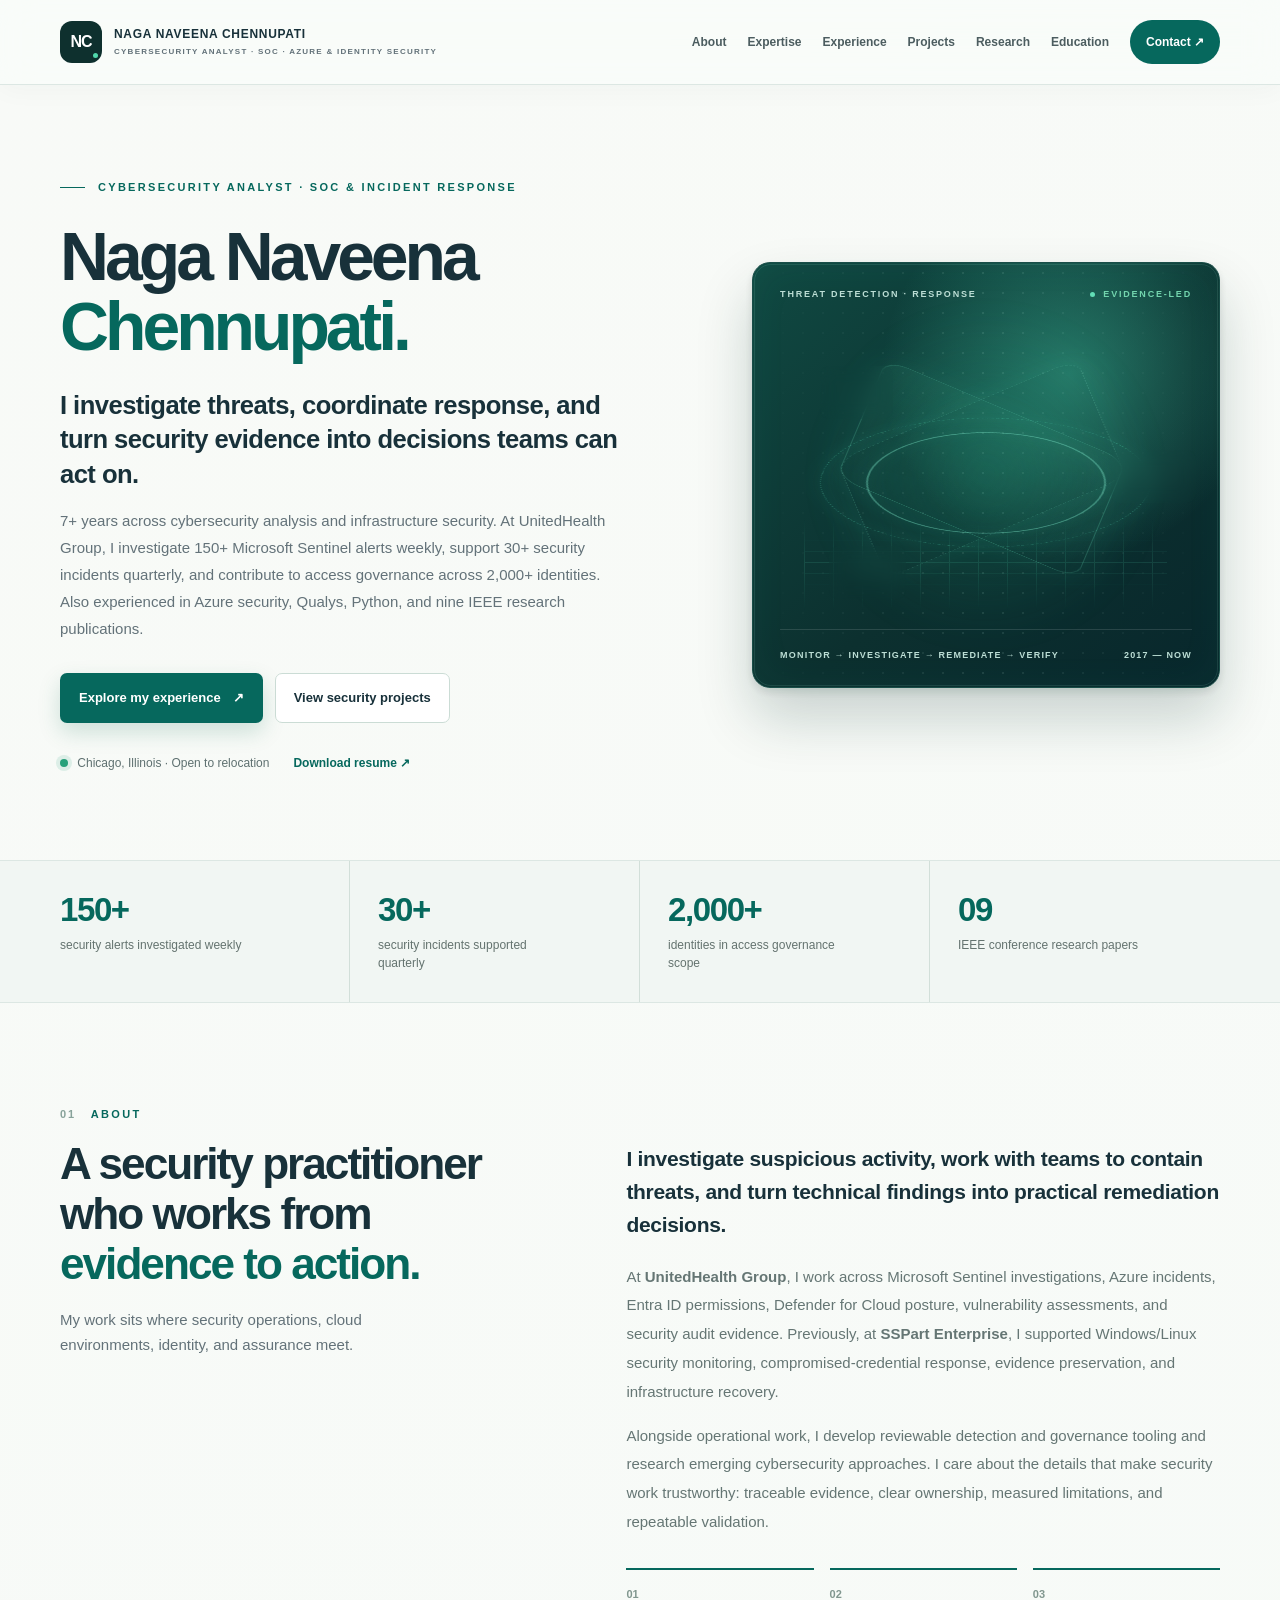
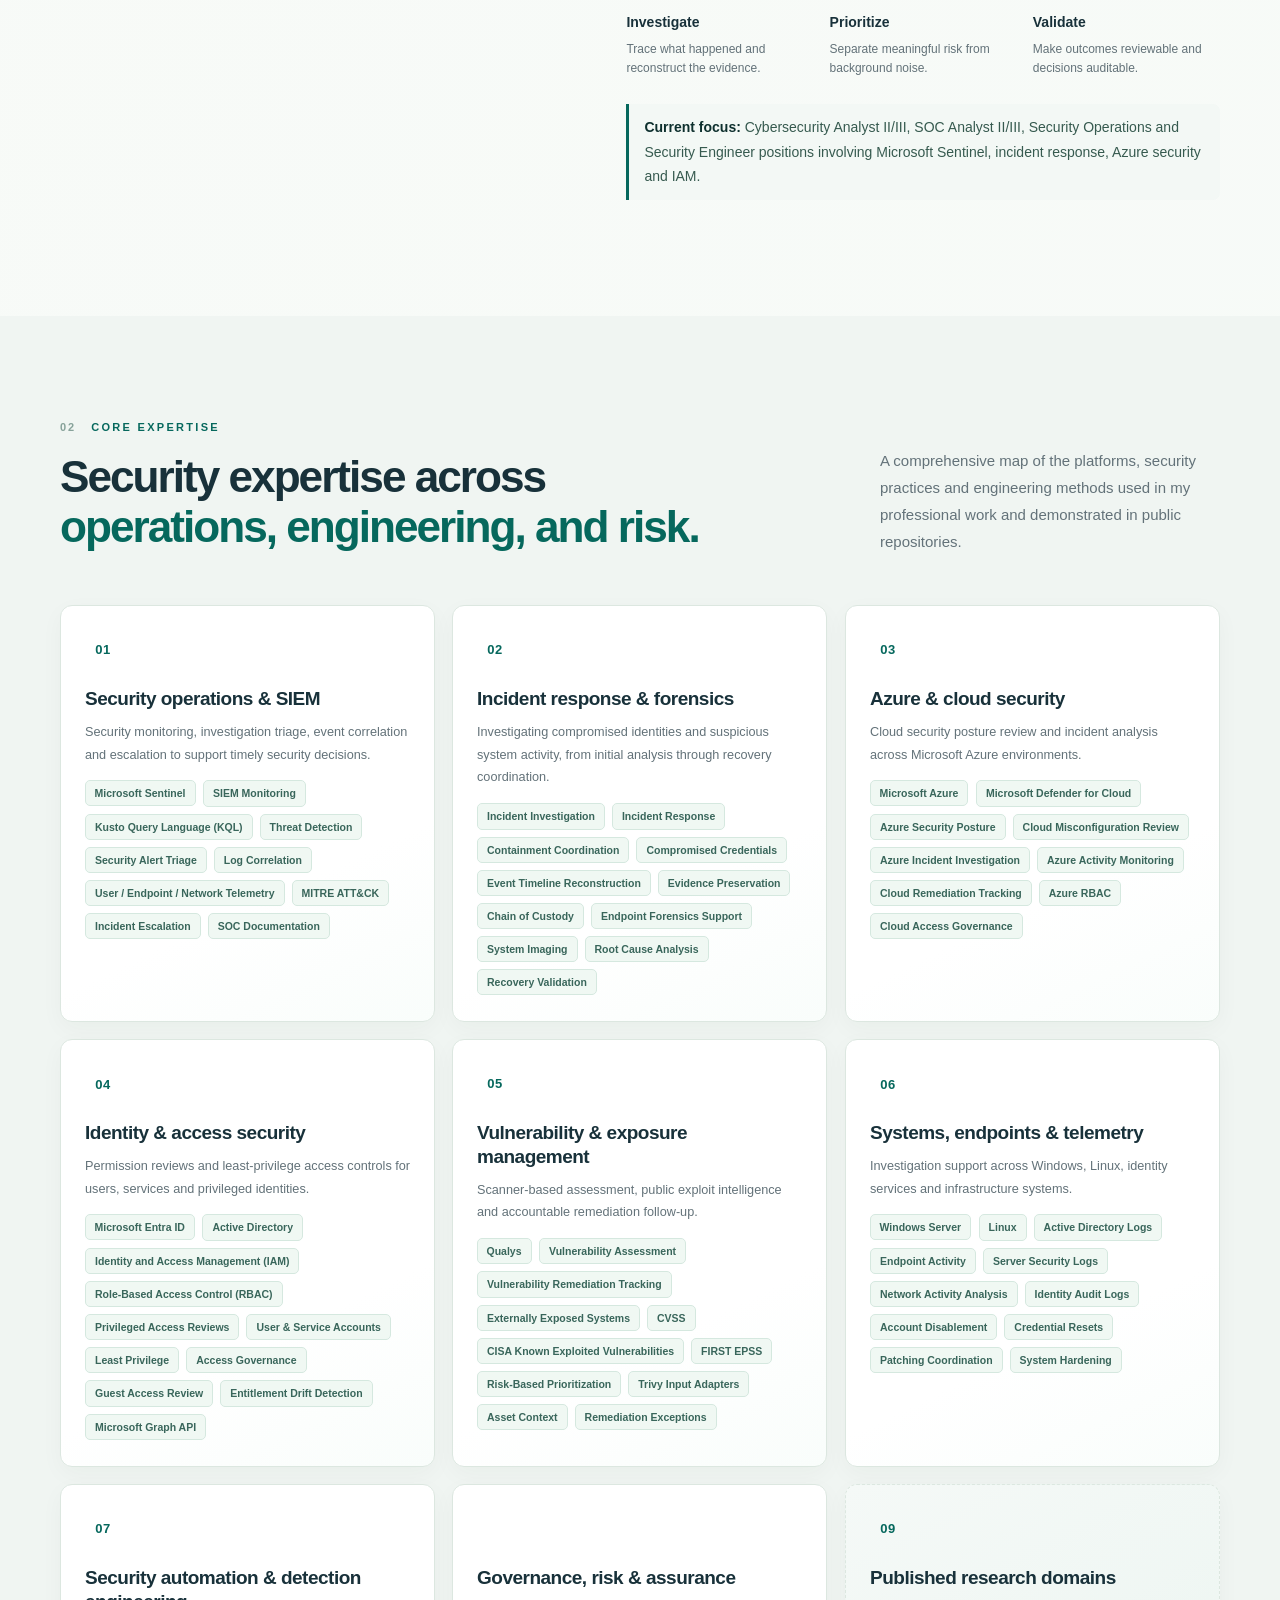
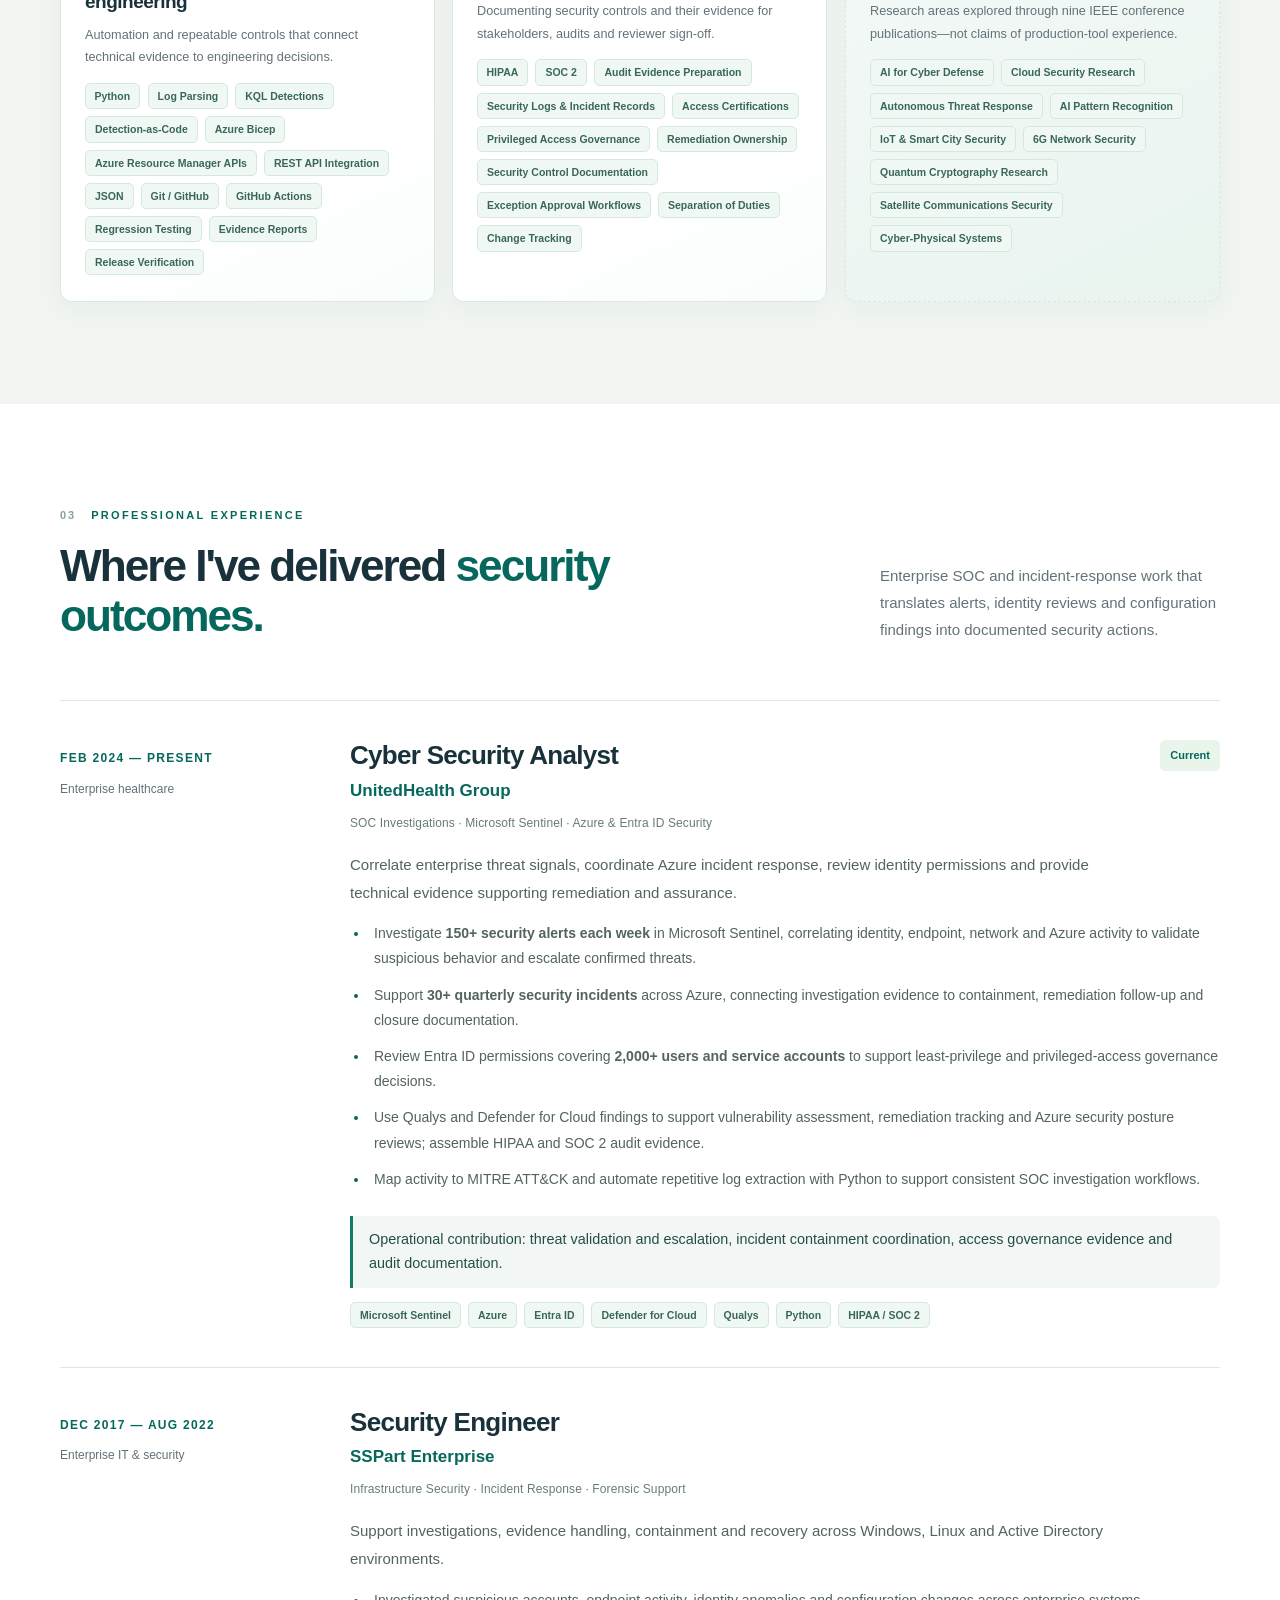
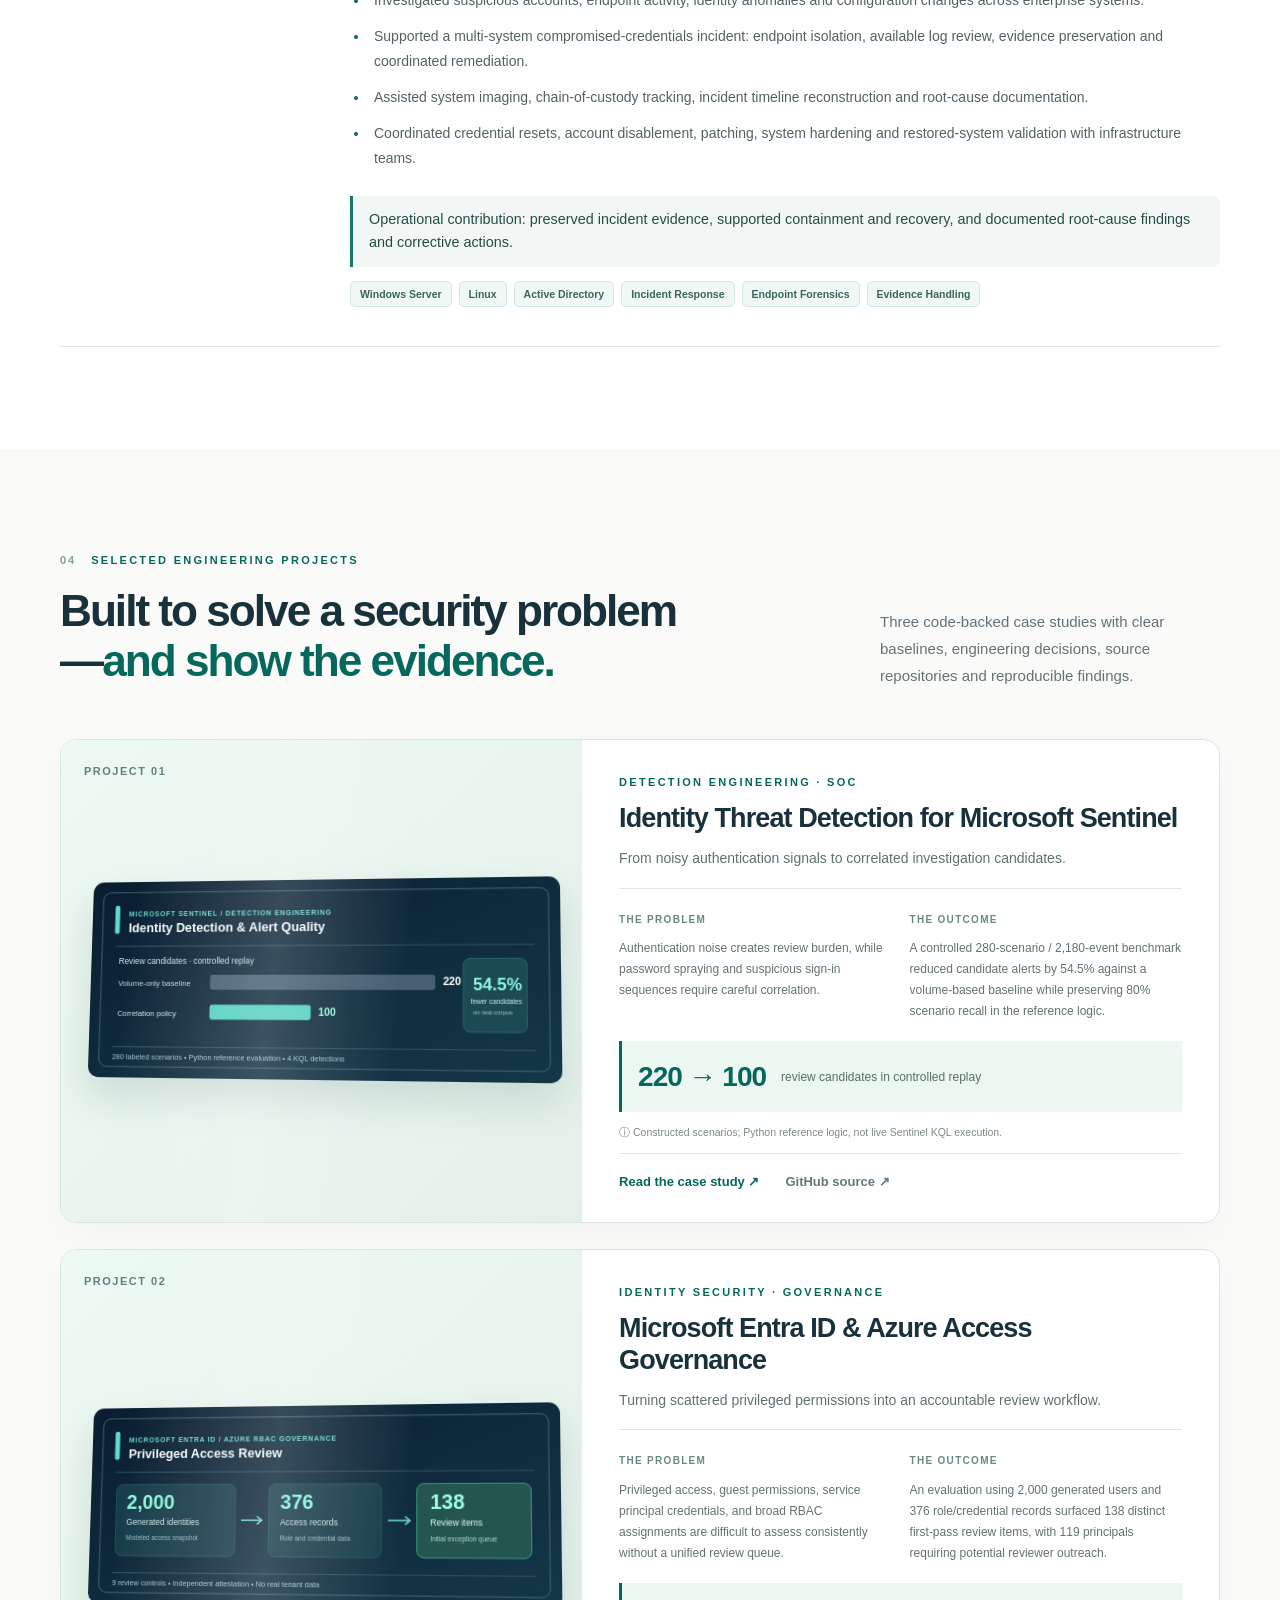
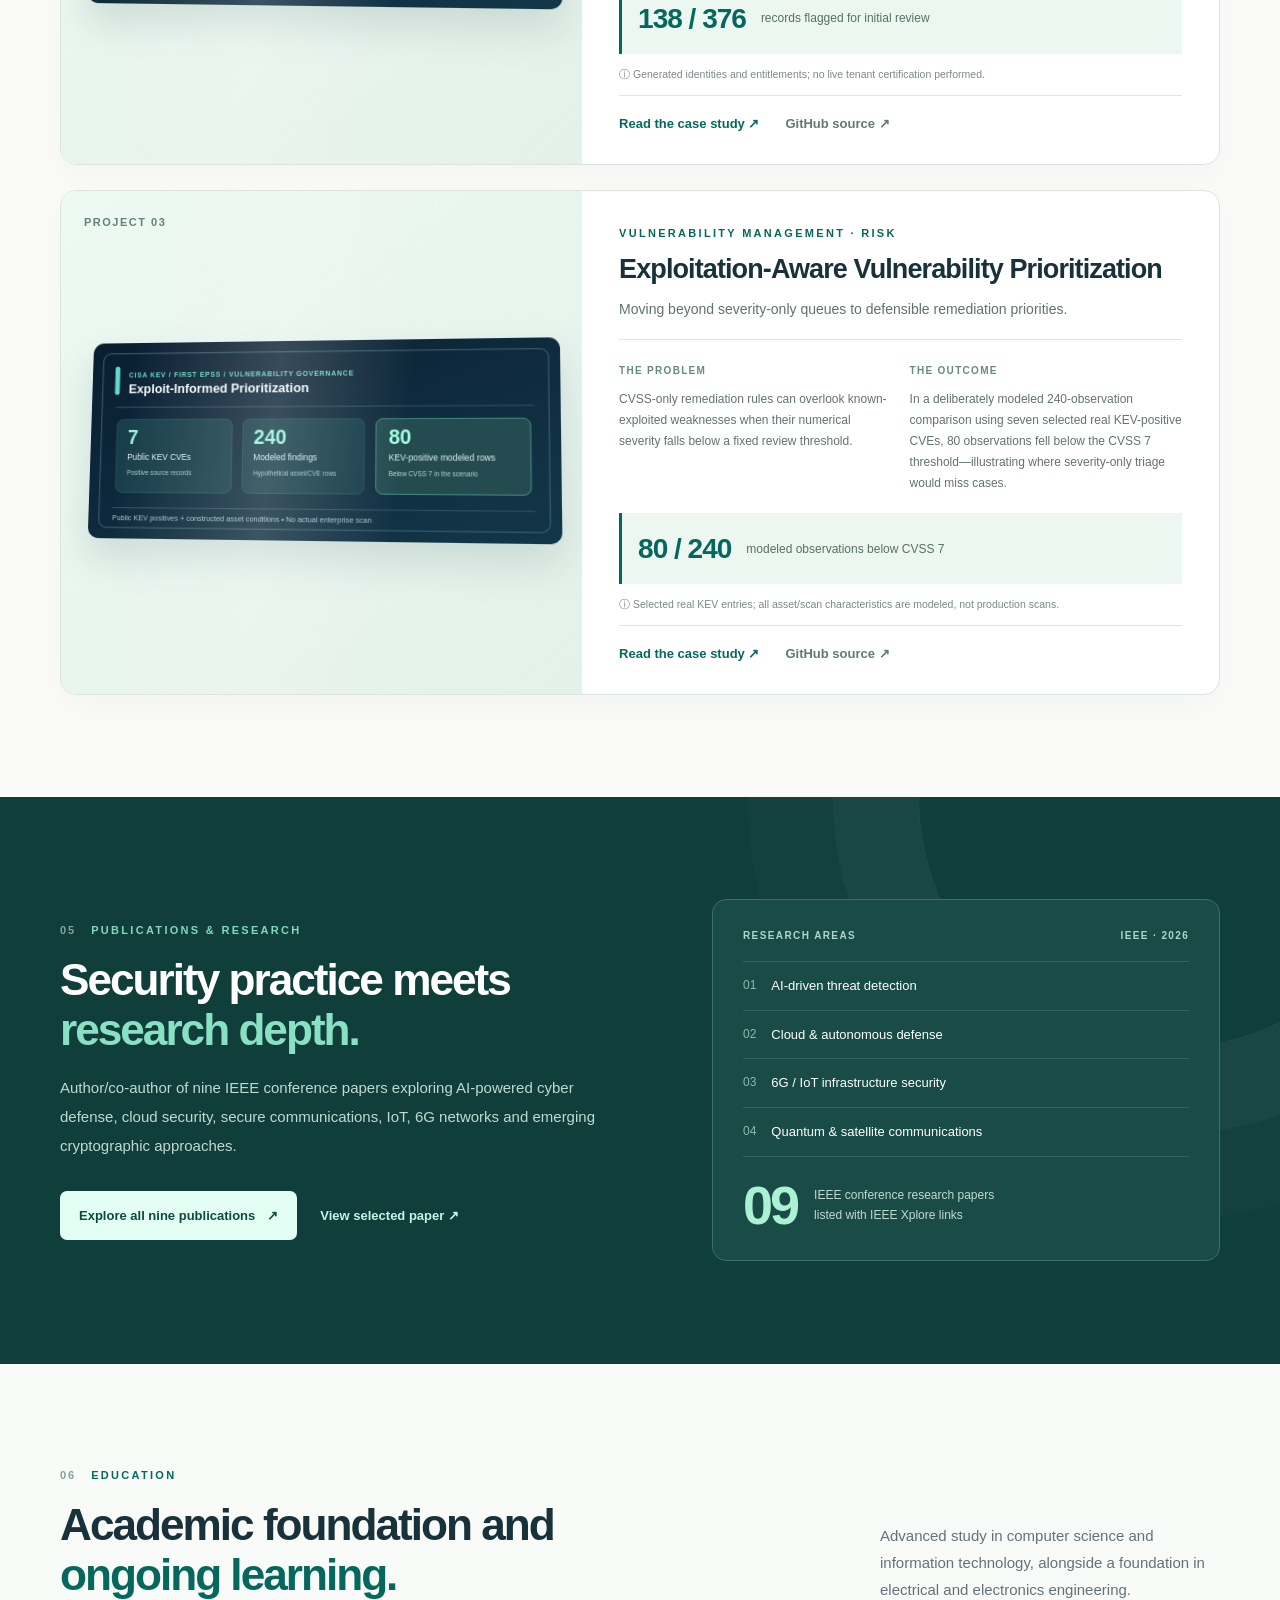
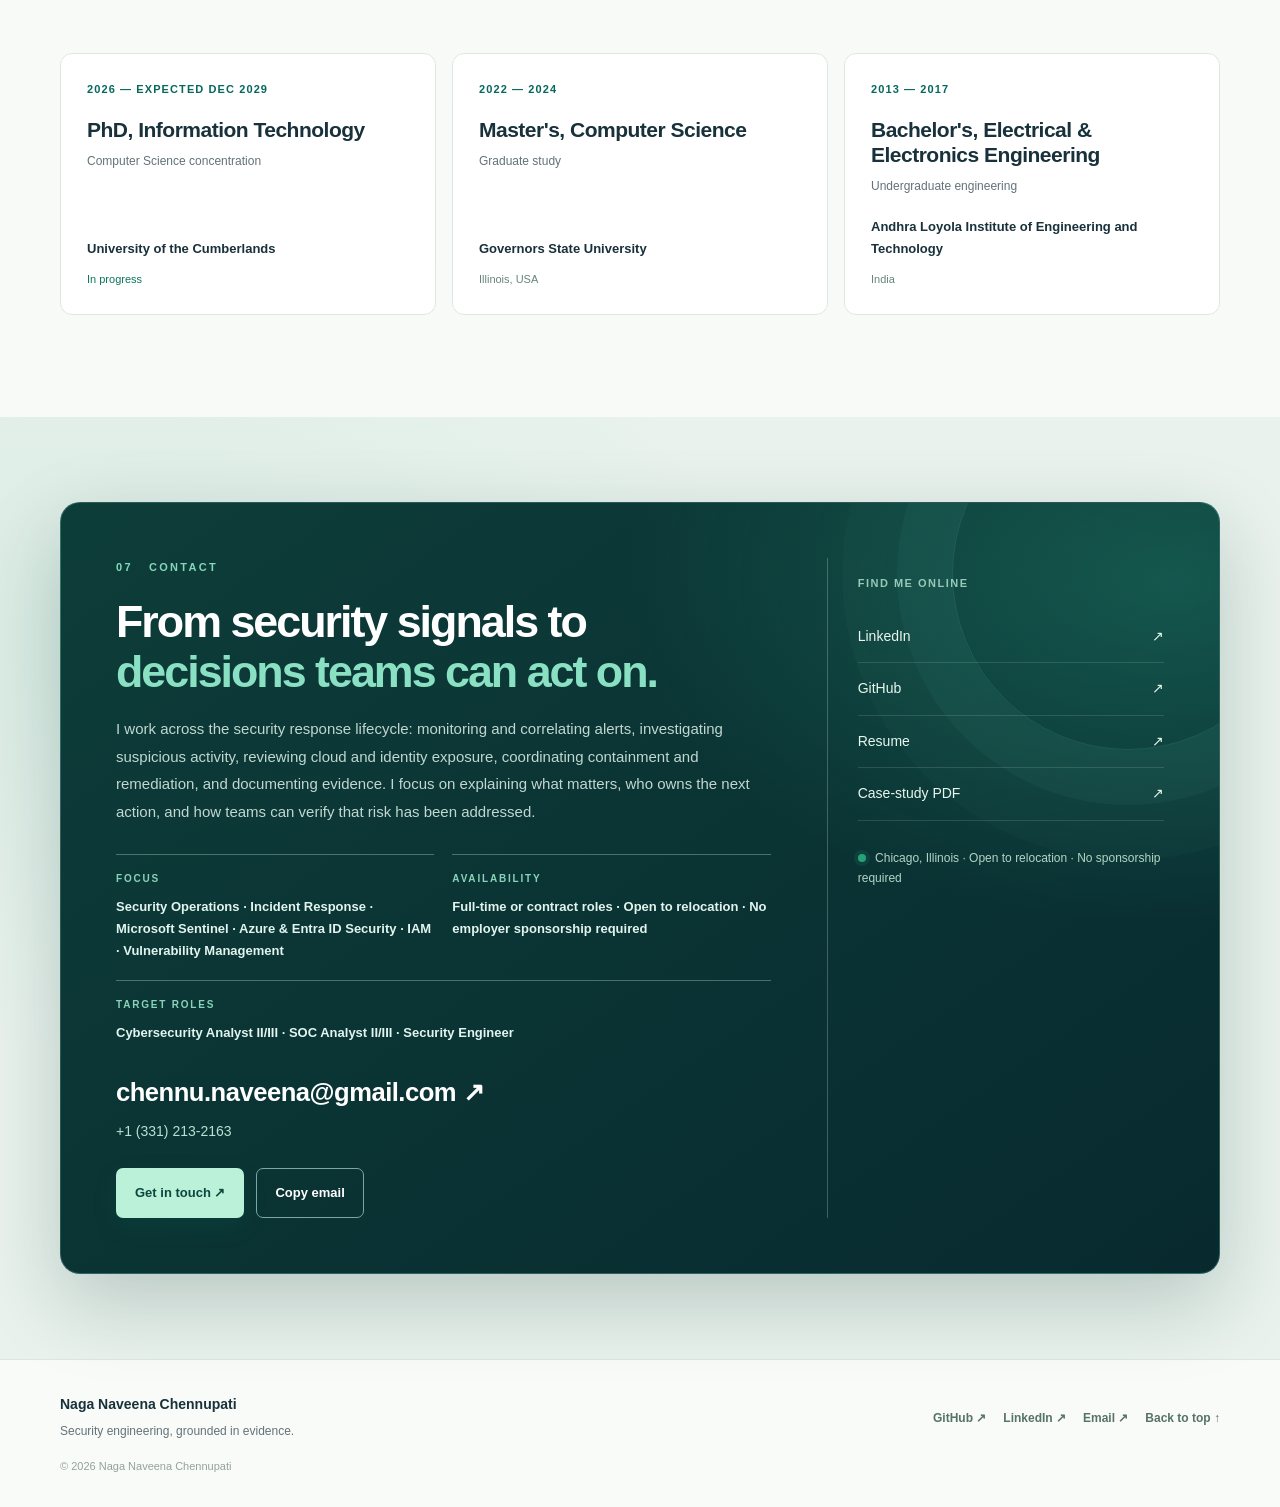
==== commit f3545003: "Update complete cybersecurity portfolio and current resume" ====
--- a/index.html
+++ b/index.html
@@ -1,10 +1,20 @@
-<!doctype html><html lang="en"><head><meta charset="utf-8"><meta name="viewport" content="width=device-width, initial-scale=1"><meta name="theme-color" content="#f9faf7"><meta name="description" content="Cybersecurity analyst and security engineer specializing in Microsoft Sentinel, incident response, Azure and Entra ID security, vulnerability management, and IEEE security research."><meta property="og:type" content="website"><meta property="og:title" content="Naga Naveena Chennupati | Cybersecurity &amp; Security Engineering"><meta property="og:description" content="Cybersecurity analyst and security engineer specializing in Microsoft Sentinel, incident response, Azure and Entra ID security, vulnerability management, and IEEE security research."><meta property="og:url" content="https://naveenachennupati.github.io/"><meta name="color-scheme" content="light"><title>Naga Naveena Chennupati | Cybersecurity &amp; Security Engineering</title><link rel="icon" href="favicon.svg" type="image/svg+xml"><link rel="stylesheet" href="style.css"><link rel="canonical" href="https://naveenachennupati.github.io/"></head><body><a class="skip-link" href="#main">Skip to content</a>
-<header class="site-header"><div class="container nav-wrap"><a class="site-brand" href="index.html#top" aria-label="Naga Naveena Chennupati home"><span class="brand-square">NC<span class="brand-dot"></span></span><span class="brand-type">NAGA NAVEENA <b>CHENNUPATI</b><small>CYBERSECURITY &amp; SECURITY ENGINEERING</small></span></a><button class="nav-toggle" type="button" aria-label="Open navigation" aria-expanded="false" aria-controls="main-nav"><span></span><span></span><span></span></button><nav class="main-nav" id="main-nav" aria-label="Main navigation"><a href="index.html#about">About</a><a href="index.html#skills">Expertise</a><a href="index.html#experience">Experience</a><a href="index.html#projects">Projects</a><a href="research.html">Research</a><a href="index.html#education">Education</a><a class="nav-cta" href="index.html#contact">Let's connect <span aria-hidden="true">↗</span></a></nav></div></header><main id="main"><section class="hero container" id="top"><div class="hero-copy"><div class="kicker"><span class="kicker-line"></span> CYBERSECURITY ANALYST · SECURITY ENGINEERING</div><h1>Naga Naveena<br><span>Chennupati.</span></h1><p class="hero-headline">I connect security signals to the decisions that protect systems, identities, and people.</p><p class="hero-detail">Security operations, incident response, Azure cloud defense, and identity governance—backed by hands-on engineering and published cybersecurity research.</p><div class="hero-ctas"><a class="button primary" href="#experience">Explore my experience <span aria-hidden="true">↗</span></a><a class="button light" href="#projects">View security projects</a></div><div class="hero-inline"><span><i class="online-dot"></i> Greater Chicago Area, Illinois</span><a href="downloads/Naga_Naveena_Chennupati_Application_Resume.pdf" target="_blank" rel="noopener">Download resume <span aria-hidden="true">↗</span></a></div></div><div class="hero-visual" aria-label="Visual introduction to security monitoring, identity and risk management"><div class="hero-panel-top"><span>SECURITY OPERATIONS</span><span class="mini-online"><i></i> EVIDENCE-LED</span></div><div class="hero-orbit"><div class="orbit-ring orbit-one"></div><div class="orbit-ring orbit-two"></div><div class="orbit-center">NC<small>SECURITY</small></div><span class="orbit-node node-one">01 <b>DETECT</b></span><span class="orbit-node node-two">02 <b>RESPOND</b></span><span class="orbit-node node-three">03 <b>GOVERN</b></span></div><div class="hero-panel-bottom"><span>MONITOR → INVESTIGATE → REMEDIATE → VERIFY</span><span>2017 — NOW</span></div></div></section>
+<!DOCTYPE html>
+
+<html lang="en"><head><meta charset="utf-8"/><meta content="width=device-width, initial-scale=1" name="viewport"/><meta content="#f9faf7" name="theme-color"/><meta content="Chicago-based Cybersecurity Analyst with 7+ years across security operations, Microsoft Sentinel, incident response, Azure/Entra ID identity security, Qualys and HIPAA/SOC 2. No employer sponsorship required; open to relocation." name="description"/><meta content="website" property="og:type"/><meta content="Naga Naveena Chennupati | Cybersecurity Analyst | SOC &amp; Incident Response" property="og:title"/><meta content="Experienced cybersecurity analyst and former security engineer: Microsoft Sentinel, Azure and identity security, incident response, vulnerability management, and nine IEEE publications." property="og:description"/><meta content="https://naveenachennupati.github.io/" property="og:url"/><meta content="light" name="color-scheme"/><title>Naga Naveena Chennupati | Cybersecurity Analyst | Chicago, Illinois</title><link href="favicon.svg" rel="icon" type="image/svg+xml"/><link href="style.css" rel="stylesheet"/><link href="https://naveenachennupati.github.io/" rel="canonical"/></head><body><a class="skip-link" href="#main">Skip to content</a>
+<header class="site-header"><div class="container nav-wrap"><a aria-label="Naga Naveena Chennupati home" class="site-brand" href="index.html#top"><span class="brand-square">NC<span class="brand-dot"></span></span><span class="brand-type">NAGA NAVEENA <b>CHENNUPATI</b><small>CYBERSECURITY ANALYST · SOC · AZURE &amp; IDENTITY SECURITY</small></span></a><button aria-controls="main-nav" aria-expanded="false" aria-label="Open navigation" class="nav-toggle" type="button"><span></span><span></span><span></span></button><nav aria-label="Main navigation" class="main-nav" id="main-nav"><a href="index.html#about">About</a><a href="index.html#skills">Expertise</a><a href="index.html#experience">Experience</a><a href="index.html#projects">Projects</a><a href="research.html">Research</a><a href="index.html#education">Education</a><a class="nav-cta" href="index.html#contact">Contact <span aria-hidden="true">↗</span></a></nav></div></header><main id="main"><section class="hero container" id="top"><div class="hero-copy"><div class="kicker"><span class="kicker-line"></span> CYBERSECURITY ANALYST · SOC &amp; INCIDENT RESPONSE</div><h1>Naga Naveena<br/><span>Chennupati.</span></h1><p class="hero-headline">I investigate threats, coordinate response, and turn security evidence into decisions teams can act on.</p><p class="hero-detail">7+ years across cybersecurity analysis and infrastructure security. At UnitedHealth Group, I investigate 150+ Microsoft Sentinel alerts weekly, support 30+ security incidents quarterly, and contribute to access governance across 2,000+ identities. Also experienced in Azure security, Qualys, Python, and nine IEEE research publications.</p><div class="hero-ctas"><a class="button primary" href="#experience">Explore my experience <span aria-hidden="true">↗</span></a><a class="button light" href="#projects">View security projects</a></div><div class="hero-inline"><span><i class="online-dot"></i> Chicago, Illinois · Open to relocation</span><a href="downloads/Naga_Naveena_Chennupati_Resume.pdf" rel="noopener" target="_blank">Download resume <span aria-hidden="true">↗</span></a></div></div><div aria-label="Visual introduction to security monitoring, identity and risk management" class="hero-visual depth-hero" data-tilt="hero"><div aria-hidden="true" class="depth-grid"></div><div aria-hidden="true" class="depth-plane depth-plane-front"></div><div aria-hidden="true" class="depth-plane depth-plane-back"></div><div aria-hidden="true" class="depth-halo"></div><div class="hero-panel-top"><span>THREAT DETECTION · RESPONSE</span><span class="mini-online"><i></i> EVIDENCE-LED</span></div><div class="hero-orbit"><div class="orbit-ring orbit-one"></div><div class="orbit-ring orbit-two"></div><div class="orbit-center">NC<small>SECURITY</small></div><span class="orbit-node node-one">01 <b>DETECT</b></span><span class="orbit-node node-two">02 <b>RESPOND</b></span><span class="orbit-node node-three">03 <b>GOVERN</b></span></div><div class="hero-panel-bottom"><span>MONITOR → INVESTIGATE → REMEDIATE → VERIFY</span><span>2017 — NOW</span></div></div></section>
 <section class="impact-strip"><div class="container impact-grid"><div><strong>150+</strong><span>security alerts investigated weekly</span></div><div><strong>30+</strong><span>security incidents supported quarterly</span></div><div><strong>2,000+</strong><span>identities in access governance scope</span></div><div><strong>09</strong><span>IEEE conference research papers</span></div></div></section>
-<section class="section about-section" id="about"><div class="container about-grid"><div class="section-head"><div class="eyebrow"><span class="section-num">01</span> ABOUT</div><h2>A security practitioner who works from <em>evidence to action.</em></h2><p class="section-intro">My work sits where security operations, cloud environments, identity, and assurance meet.</p></div><div class="about-content"><p class="large-text">I investigate suspicious activity, work with teams to contain threats, and turn technical findings into practical remediation decisions.</p><p>At <strong>UnitedHealth Group</strong>, I work across Microsoft Sentinel investigations, Azure incidents, Entra ID permissions, Defender for Cloud posture, vulnerability assessments, and security audit evidence. Previously, at <strong>SSPart Enterprise</strong>, I supported Windows/Linux security monitoring, compromised-credential response, evidence preservation, and infrastructure recovery.</p><p>Alongside operational work, I develop reviewable detection and governance tooling and research emerging cybersecurity approaches. I care about the details that make security work trustworthy: traceable evidence, clear ownership, measured limitations, and repeatable validation.</p><div class="about-points"><div><span class="point-mark">01</span><b>Investigate</b><small>Trace what happened and reconstruct the evidence.</small></div><div><span class="point-mark">02</span><b>Prioritize</b><small>Separate meaningful risk from background noise.</small></div><div><span class="point-mark">03</span><b>Validate</b><small>Make outcomes reviewable and decisions auditable.</small></div></div></div></div></section>
-<section class="section skills-section" id="skills"><div class="container"><div class="section-intro-row"><div><div class="eyebrow"><span class="section-num">02</span> CORE EXPERTISE</div><h2>The tools, controls, and workflows <em>behind the work.</em></h2></div><p>Expertise developed through incident investigations, identity reviews, security assurance, and technical engineering.</p></div><div class="skill-grid"><article class="skill-card"><span class="skill-icon">◈</span><h3>Security operations & response</h3><p>Alert monitoring, incident triage and escalation, investigation timelines, containment coordination and lessons learned.</p><div class="taglist"><span class="chip">Microsoft Sentinel</span><span class="chip">SIEM</span><span class="chip">KQL</span><span class="chip">MITRE ATT&amp;CK</span><span class="chip">Incident Response</span><span class="chip">Log Analysis</span></div></article><article class="skill-card"><span class="skill-icon">◎</span><h3>Cloud & identity security</h3><p>Investigating Azure posture findings, reviewing access and privileged permissions, and supporting least-privilege controls.</p><div class="taglist"><span class="chip">Microsoft Azure</span><span class="chip">Entra ID</span><span class="chip">IAM</span><span class="chip">Azure RBAC</span><span class="chip">Defender for Cloud</span><span class="chip">Active Directory</span></div></article><article class="skill-card"><span class="skill-icon">⌁</span><h3>Vulnerability & assurance</h3><p>Qualys vulnerability assessment, remediation tracking, audit evidence, access records and security control reporting.</p><div class="taglist"><span class="chip">Qualys</span><span class="chip">CISA KEV</span><span class="chip">CVSS / EPSS</span><span class="chip">HIPAA</span><span class="chip">SOC 2</span><span class="chip">Risk-Based Prioritization</span></div></article><article class="skill-card"><span class="skill-icon">{ }</span><h3>Security engineering & systems</h3><p>Python automation, detection-as-code, reproducible test workflows, endpoint evidence support and infrastructure recovery.</p><div class="taglist"><span class="chip">Python</span><span class="chip">GitHub Actions</span><span class="chip">Azure Bicep</span><span class="chip">Windows Server</span><span class="chip">Linux</span><span class="chip">Digital Forensics Support</span></div></article></div></div></section>
-<section class="section experience-section" id="experience"><div class="container"><div class="section-intro-row"><div><div class="eyebrow"><span class="section-num">03</span> PROFESSIONAL EXPERIENCE</div><h2>Where I've delivered <em>security outcomes.</em></h2></div><p>Hands-on security operations and engineering across healthcare and enterprise IT environments.</p></div><div class="timeline"><article class="timeline-item"><div class="timeline-meta"><span class="time">FEB 2024 — PRESENT</span><span class="timeline-label">Enterprise healthcare</span></div><div class="timeline-content"><div class="role-heading"><div><h3>Cyber Security Analyst</h3><div class="role-company">UnitedHealth Group</div></div><span class="role-badge">Current</span></div><p class="role-summary">Investigate and coordinate security response across user, endpoint, network and Azure environments while supporting cloud posture, identity reviews and audit assurance.</p><ul class="work-list"><li>Monitor and investigate <strong>150+ weekly security alerts</strong> using Microsoft Sentinel; correlate activity and escalate confirmed threats.</li><li>Support investigation and response for <strong>30+ quarterly security incidents</strong> across Azure, including containment, remediation coordination and resolution records.</li><li>Review Microsoft Entra ID IAM/RBAC permissions covering <strong>2,000+ user and service accounts</strong> for least privilege and privileged access governance.</li><li>Track Qualys vulnerability remediation, investigate Microsoft Defender for Cloud findings, and prepare HIPAA/SOC 2 audit evidence.</li><li>Use MITRE ATT&amp;CK in investigations and Python scripts to streamline repetitive SOC log analysis.</li></ul><div class="taglist"><span class="chip">Microsoft Sentinel</span><span class="chip">Azure</span><span class="chip">Entra ID</span><span class="chip">Defender for Cloud</span><span class="chip">Qualys</span><span class="chip">Python</span><span class="chip">HIPAA / SOC 2</span></div></div></article><article class="timeline-item"><div class="timeline-meta"><span class="time">DEC 2017 — AUG 2022</span><span class="timeline-label">Enterprise IT & security</span></div><div class="timeline-content"><div class="role-heading"><div><h3>Security Engineer</h3><div class="role-company">SSPart Enterprise</div></div></div><p class="role-summary">Supported security monitoring, incident investigations, endpoint evidence collection, containment and recovery for Windows, Linux and Active Directory environments.</p><ul class="work-list"><li>Investigated suspicious accounts, endpoint activity, identity anomalies and configuration changes across enterprise systems.</li><li>Supported a multi-system compromised-credentials incident: endpoint isolation, available log review, evidence preservation and coordinated remediation.</li><li>Assisted system imaging, chain-of-custody tracking, incident timeline reconstruction and root-cause documentation.</li><li>Coordinated credential resets, account disablement, patching, system hardening and restored-system validation with infrastructure teams.</li></ul><div class="taglist"><span class="chip">Windows Server</span><span class="chip">Linux</span><span class="chip">Active Directory</span><span class="chip">Incident Response</span><span class="chip">Endpoint Forensics</span><span class="chip">Evidence Handling</span></div></div></article></div></div></section>
-<section class="section projects-section" id="projects"><div class="container"><div class="section-intro-row"><div><div class="eyebrow"><span class="section-num">04</span> SELECTED ENGINEERING PROJECTS</div><h2>Built to solve a security problem—<em>and show the evidence.</em></h2></div><p>Three code-backed case studies with clear baselines, engineering decisions, source repositories and reproducible findings.</p></div><div class="project-list"><article class="project-card"><div class="project-media"><img src="assets/sentinel-evidence.svg" alt="Diagram showing identity threat detection for microsoft sentinel evidence" loading="lazy"><span class="project-index">PROJECT 01</span></div><div class="project-body"><div class="eyebrow">DETECTION ENGINEERING · SOC</div><h3>Identity Threat Detection for Microsoft Sentinel</h3><p class="project-lede">From noisy authentication signals to correlated investigation candidates.</p><div class="project-summary"><div><span>THE PROBLEM</span><p>Authentication noise creates review burden, while password spraying and suspicious sign-in sequences require careful correlation.</p></div><div><span>THE OUTCOME</span><p>A controlled 280-scenario / 2,180-event benchmark reduced candidate alerts by 54.5% against a volume-based baseline while preserving 80% scenario recall in the reference logic.</p></div></div><div class="project-metric"><strong>220 → 100</strong><span>review candidates in controlled replay</span></div><p class="scope-note"><span aria-hidden="true">ⓘ</span> Constructed scenarios; Python reference logic, not live Sentinel KQL execution.</p><div class="project-actions"><a class="text-link" href="projects/sentinel.html">Read the case study <span aria-hidden="true">↗</span></a><a class="text-link muted-link" href="https://github.com/naveenachennupati/sentinel-detection-engineering" target="_blank" rel="noopener noreferrer">GitHub source ↗</a></div></div></article><article class="project-card"><div class="project-media"><img src="assets/entra-evidence.svg" alt="Diagram showing microsoft entra id &amp; azure access governance evidence" loading="lazy"><span class="project-index">PROJECT 02</span></div><div class="project-body"><div class="eyebrow">IDENTITY SECURITY · GOVERNANCE</div><h3>Microsoft Entra ID & Azure Access Governance</h3><p class="project-lede">Turning scattered privileged permissions into an accountable review workflow.</p><div class="project-summary"><div><span>THE PROBLEM</span><p>Privileged access, guest permissions, service principal credentials, and broad RBAC assignments are difficult to assess consistently without a unified review queue.</p></div><div><span>THE OUTCOME</span><p>An evaluation using 2,000 generated users and 376 role/credential records surfaced 138 distinct first-pass review items, with 119 principals requiring potential reviewer outreach.</p></div></div><div class="project-metric"><strong>138 / 376</strong><span>records flagged for initial review</span></div><p class="scope-note"><span aria-hidden="true">ⓘ</span> Generated identities and entitlements; no live tenant certification performed.</p><div class="project-actions"><a class="text-link" href="projects/entra.html">Read the case study <span aria-hidden="true">↗</span></a><a class="text-link muted-link" href="https://github.com/naveenachennupati/entra-access-governance" target="_blank" rel="noopener noreferrer">GitHub source ↗</a></div></div></article><article class="project-card"><div class="project-media"><img src="assets/vulnerability-evidence.svg" alt="Diagram showing exploitation-aware vulnerability prioritization evidence" loading="lazy"><span class="project-index">PROJECT 03</span></div><div class="project-body"><div class="eyebrow">VULNERABILITY MANAGEMENT · RISK</div><h3>Exploitation-Aware Vulnerability Prioritization</h3><p class="project-lede">Moving beyond severity-only queues to defensible remediation priorities.</p><div class="project-summary"><div><span>THE PROBLEM</span><p>CVSS-only remediation rules can overlook known-exploited weaknesses when their numerical severity falls below a fixed review threshold.</p></div><div><span>THE OUTCOME</span><p>In a deliberately modeled 240-observation comparison using seven selected real KEV-positive CVEs, 80 observations fell below the CVSS 7 threshold—illustrating where severity-only triage would miss cases.</p></div></div><div class="project-metric"><strong>80 / 240</strong><span>modeled observations below CVSS 7</span></div><p class="scope-note"><span aria-hidden="true">ⓘ</span> Selected real KEV entries; all asset/scan characteristics are modeled, not production scans.</p><div class="project-actions"><a class="text-link" href="projects/vulnerability.html">Read the case study <span aria-hidden="true">↗</span></a><a class="text-link muted-link" href="https://github.com/naveenachennupati/kev-exposure-prioritization" target="_blank" rel="noopener noreferrer">GitHub source ↗</a></div></div></article></div><div class="project-disclosure"><span class="disclosure-icon">i</span><div><b>How to read the project results</b><p>Project comparisons use controlled scenarios or generated environments. They show working implementations and testable methods—not outcomes from UnitedHealth Group, SSPart Enterprise or a production Azure tenant. The repositories disclose datasets, limitations and validation boundaries.</p></div></div></div></section>
-<section class="section research-highlight" id="research"><div class="container research-layout"><div><div class="eyebrow"><span class="section-num">05</span> PUBLICATIONS & RESEARCH</div><h2>Security practice meets <em>research depth.</em></h2><p>Author/co-author of nine IEEE conference papers exploring AI-powered cyber defense, cloud security, secure communications, IoT, 6G networks and emerging cryptographic approaches.</p><div class="research-actions"><a class="button primary" href="research.html">Explore all nine publications <span aria-hidden="true">↗</span></a><a class="text-link" href="https://ieeexplore.ieee.org/document/11717288" target="_blank" rel="noopener noreferrer">View selected paper ↗</a></div></div><div class="research-panel"><div class="research-panel-head">RESEARCH AREAS <span>IEEE · 2026</span></div><div class="research-topics"><div><span>01</span> AI-driven threat detection</div><div><span>02</span> Cloud & autonomous defense</div><div><span>03</span> 6G / IoT infrastructure security</div><div><span>04</span> Quantum & satellite communications</div></div><div class="research-total"><strong>09</strong><span>IEEE conference research papers<br>listed with IEEE Xplore links</span></div></div></div></section>
-<section class="section education-section" id="education"><div class="container"><div class="section-intro-row"><div><div class="eyebrow"><span class="section-num">06</span> EDUCATION</div><h2>Academic foundation and <em>ongoing learning.</em></h2></div><p>Advanced study in computer science and information technology, alongside a foundation in electrical and electronics engineering.</p></div><div class="education-grid"><article class="edu-card"><span class="edu-period">2026 — EXPECTED DEC 2029</span><h3>PhD, Information Technology</h3><p>Computer Science concentration</p><strong>University of the Cumberlands</strong><span class="edu-status">In progress</span></article><article class="edu-card"><span class="edu-period">2022 — 2024</span><h3>Master's, Computer Science</h3><p>Graduate study</p><strong>Governors State University</strong><span class="edu-location">Illinois, USA</span></article><article class="edu-card"><span class="edu-period">2013 — 2017</span><h3>Bachelor's, Electrical & Electronics Engineering</h3><p>Undergraduate engineering</p><strong>Andhra Loyola Institute of Engineering and Technology</strong><span class="edu-location">India</span></article></div></div></section>
-<section class="section contact-section" id="contact"><div class="container contact-panel"><div><div class="eyebrow">07 &nbsp; LET'S CONNECT</div><h2>Interested in what <em>we could secure together?</em></h2><p>Open to opportunities in cybersecurity operations, SOC analysis, security engineering, Azure cloud security, identity security and vulnerability management.</p><div class="contact-links"><a class="contact-email" href="mailto:chennu.naveena@gmail.com">chennu.naveena@gmail.com <span aria-hidden="true">↗</span></a><a href="tel:+13312132163">+1 (331) 213-2163</a></div><div class="contact-actions"><a class="button primary" href="mailto:chennu.naveena@gmail.com?subject=Cybersecurity%20Opportunity">Start a conversation ↗</a><button class="button secondary copy-button" type="button" data-copy="chennu.naveena@gmail.com">Copy email</button></div></div><div class="contact-side"><div class="contact-side-title">FIND ME ONLINE</div><a href="https://www.linkedin.com/in/naveenachenn/" target="_blank" rel="noopener noreferrer">LinkedIn <span>↗</span></a><a href="https://github.com/naveenachennupati" target="_blank" rel="noopener noreferrer">GitHub <span>↗</span></a><a href="downloads/Naga_Naveena_Chennupati_Application_Resume.pdf" target="_blank" rel="noopener">Application resume <span>↗</span></a><a href="downloads/Naga_Naveena_Chennupati_Master_Resume.pdf" target="_blank" rel="noopener">Master resume <span>↗</span></a><a href="downloads/Security_Engineering_Case_Studies.pdf" target="_blank" rel="noopener">Case-study PDF <span>↗</span></a><div class="contact-location"><span class="online-dot"></span> Greater Chicago Area, Illinois</div></div></div></section></main><footer class="site-footer"><div class="container footer-inner"><div><strong>Naga Naveena Chennupati</strong><p>Security engineering, grounded in evidence.</p></div><div class="footer-links"><a href="https://github.com/naveenachennupati" target="_blank" rel="noopener noreferrer">GitHub ↗</a><a href="https://www.linkedin.com/in/naveenachenn/" target="_blank" rel="noopener noreferrer">LinkedIn ↗</a><a href="mailto:chennu.naveena@gmail.com">Email ↗</a><a href="index.html#top">Back to top ↑</a></div><span class="copyright">© <span id="year">2026</span> Naga Naveena Chennupati</span></div></footer><script type="application/ld+json">{"@context":"https://schema.org","@type":"Person","name":"Naga Naveena Chennupati","jobTitle":"Cyber Security Analyst","description":"Cybersecurity professional working in security operations, incident response, Azure and Entra ID security.","url":"https://naveenachennupati.github.io/","email":"mailto:chennu.naveena@gmail.com","sameAs":["https://github.com/naveenachennupati","https://www.linkedin.com/in/naveenachenn/"],"alumniOf":[{"@type":"CollegeOrUniversity","name":"Governors State University"},{"@type":"CollegeOrUniversity","name":"Andhra Loyola Institute of Engineering and Technology"}]}</script><script src="script.js" defer></script></body></html>+<section class="section about-section" id="about"><div class="container about-grid"><div class="section-head"><div class="eyebrow"><span class="section-num">01</span> ABOUT</div><h2>A security practitioner who works from <em>evidence to action.</em></h2><p class="section-intro">My work sits where security operations, cloud environments, identity, and assurance meet.</p></div><div class="about-content"><p class="large-text">I investigate suspicious activity, work with teams to contain threats, and turn technical findings into practical remediation decisions.</p><p>At <strong>UnitedHealth Group</strong>, I work across Microsoft Sentinel investigations, Azure incidents, Entra ID permissions, Defender for Cloud posture, vulnerability assessments, and security audit evidence. Previously, at <strong>SSPart Enterprise</strong>, I supported Windows/Linux security monitoring, compromised-credential response, evidence preservation, and infrastructure recovery.</p><p>Alongside operational work, I develop reviewable detection and governance tooling and research emerging cybersecurity approaches. I care about the details that make security work trustworthy: traceable evidence, clear ownership, measured limitations, and repeatable validation.</p><div class="about-points"><div><span class="point-mark">01</span><b>Investigate</b><small>Trace what happened and reconstruct the evidence.</small></div><div><span class="point-mark">02</span><b>Prioritize</b><small>Separate meaningful risk from background noise.</small></div><div><span class="point-mark">03</span><b>Validate</b><small>Make outcomes reviewable and decisions auditable.</small></div></div><p class="target-roles-note"><strong>Current focus: </strong>Cybersecurity Analyst II/III, SOC Analyst II/III, Security Operations and Security Engineer positions involving Microsoft Sentinel, incident response, Azure security and IAM.</p></div></div></section>
+<section class="section skills-section" id="skills"><div class="container"><div class="section-intro-row"><div><div class="eyebrow"><span class="section-num">02</span> CORE EXPERTISE</div><h2>Security expertise across <em>operations, engineering, and risk.</em></h2></div><p>A comprehensive map of the platforms, security practices and engineering methods used in my professional work and demonstrated in public repositories.</p></div><div class="skill-grid"><article class="skill-card depth-card" data-tilt="soft"><span class="skill-icon">01</span><h3>Security operations &amp; SIEM</h3><p>Security monitoring, investigation triage, event correlation and escalation to support timely security decisions.</p><div class="taglist"><span class="chip">Microsoft Sentinel</span><span class="chip">SIEM Monitoring</span><span class="chip">Kusto Query Language (KQL)</span><span class="chip">Threat Detection</span><span class="chip">Security Alert Triage</span><span class="chip">Log Correlation</span><span class="chip">User / Endpoint / Network Telemetry</span><span class="chip">MITRE ATT&amp;CK</span><span class="chip">Incident Escalation</span><span class="chip">SOC Documentation</span></div></article><article class="skill-card depth-card" data-tilt="soft"><span class="skill-icon">02</span><h3>Incident response &amp; forensics</h3><p>Investigating compromised identities and suspicious system activity, from initial analysis through recovery coordination.</p><div class="taglist"><span class="chip">Incident Investigation</span><span class="chip">Incident Response</span><span class="chip">Containment Coordination</span><span class="chip">Compromised Credentials</span><span class="chip">Event Timeline Reconstruction</span><span class="chip">Evidence Preservation</span><span class="chip">Chain of Custody</span><span class="chip">Endpoint Forensics Support</span><span class="chip">System Imaging</span><span class="chip">Root Cause Analysis</span><span class="chip">Recovery Validation</span></div></article><article class="skill-card depth-card" data-tilt="soft"><span class="skill-icon">03</span><h3>Azure &amp; cloud security</h3><p>Cloud security posture review and incident analysis across Microsoft Azure environments.</p><div class="taglist"><span class="chip">Microsoft Azure</span><span class="chip">Microsoft Defender for Cloud</span><span class="chip">Azure Security Posture</span><span class="chip">Cloud Misconfiguration Review</span><span class="chip">Azure Incident Investigation</span><span class="chip">Azure Activity Monitoring</span><span class="chip">Cloud Remediation Tracking</span><span class="chip">Azure RBAC</span><span class="chip">Cloud Access Governance</span></div></article><article class="skill-card depth-card" data-tilt="soft"><span class="skill-icon">04</span><h3>Identity &amp; access security</h3><p>Permission reviews and least-privilege access controls for users, services and privileged identities.</p><div class="taglist"><span class="chip">Microsoft Entra ID</span><span class="chip">Active Directory</span><span class="chip">Identity and Access Management (IAM)</span><span class="chip">Role-Based Access Control (RBAC)</span><span class="chip">Privileged Access Reviews</span><span class="chip">User &amp; Service Accounts</span><span class="chip">Least Privilege</span><span class="chip">Access Governance</span><span class="chip">Guest Access Review</span><span class="chip">Entitlement Drift Detection</span><span class="chip">Microsoft Graph API</span></div></article><article class="skill-card depth-card" data-tilt="soft"><span class="skill-icon">05</span><h3>Vulnerability &amp; exposure management</h3><p>Scanner-based assessment, public exploit intelligence and accountable remediation follow-up.</p><div class="taglist"><span class="chip">Qualys</span><span class="chip">Vulnerability Assessment</span><span class="chip">Vulnerability Remediation Tracking</span><span class="chip">Externally Exposed Systems</span><span class="chip">CVSS</span><span class="chip">CISA Known Exploited Vulnerabilities</span><span class="chip">FIRST EPSS</span><span class="chip">Risk-Based Prioritization</span><span class="chip">Trivy Input Adapters</span><span class="chip">Asset Context</span><span class="chip">Remediation Exceptions</span></div></article><article class="skill-card depth-card" data-tilt="soft"><span class="skill-icon">06</span><h3>Systems, endpoints &amp; telemetry</h3><p>Investigation support across Windows, Linux, identity services and infrastructure systems.</p><div class="taglist"><span class="chip">Windows Server</span><span class="chip">Linux</span><span class="chip">Active Directory Logs</span><span class="chip">Endpoint Activity</span><span class="chip">Server Security Logs</span><span class="chip">Network Activity Analysis</span><span class="chip">Identity Audit Logs</span><span class="chip">Account Disablement</span><span class="chip">Credential Resets</span><span class="chip">Patching Coordination</span><span class="chip">System Hardening</span></div></article><article class="skill-card depth-card" data-tilt="soft"><span class="skill-icon">07</span><h3>Security automation &amp; detection engineering</h3><p>Automation and repeatable controls that connect technical evidence to engineering decisions.</p><div class="taglist"><span class="chip">Python</span><span class="chip">Log Parsing</span><span class="chip">KQL Detections</span><span class="chip">Detection-as-Code</span><span class="chip">Azure Bicep</span><span class="chip">Azure Resource Manager APIs</span><span class="chip">REST API Integration</span><span class="chip">JSON</span><span class="chip">Git / GitHub</span><span class="chip">GitHub Actions</span><span class="chip">Regression Testing</span><span class="chip">Evidence Reports</span><span class="chip">Release Verification</span></div></article><article class="skill-card depth-card" data-tilt="soft"><span class="skill-icon">08</span><h3>Governance, risk &amp; assurance</h3><p>Documenting security controls and their evidence for stakeholders, audits and reviewer sign-off.</p><div class="taglist"><span class="chip">HIPAA</span><span class="chip">SOC 2</span><span class="chip">Audit Evidence Preparation</span><span class="chip">Security Logs &amp; Incident Records</span><span class="chip">Access Certifications</span><span class="chip">Privileged Access Governance</span><span class="chip">Remediation Ownership</span><span class="chip">Security Control Documentation</span><span class="chip">Exception Approval Workflows</span><span class="chip">Separation of Duties</span><span class="chip">Change Tracking</span></div></article><article class="skill-card depth-card" data-tilt="soft"><span class="skill-icon">09</span><h3>Published research domains</h3><p>Research areas explored through nine IEEE conference publications—not claims of production-tool experience.</p><div class="taglist"><span class="chip">AI for Cyber Defense</span><span class="chip">Cloud Security Research</span><span class="chip">Autonomous Threat Response</span><span class="chip">AI Pattern Recognition</span><span class="chip">IoT &amp; Smart City Security</span><span class="chip">6G Network Security</span><span class="chip">Quantum Cryptography Research</span><span class="chip">Satellite Communications Security</span><span class="chip">Cyber-Physical Systems</span></div></article></div></div></section>
+<section class="section experience-section" id="experience"><div class="container"><div class="section-intro-row"><div><div class="eyebrow"><span class="section-num">03</span> PROFESSIONAL EXPERIENCE</div><h2>Where I've delivered <em>security outcomes.</em></h2></div><p>Enterprise SOC and incident-response work that translates alerts, identity reviews and configuration findings into documented security actions.</p></div><div class="timeline"><article class="timeline-item"><div class="timeline-meta"><span class="time">FEB 2024 — PRESENT</span><span class="timeline-label">Enterprise healthcare</span></div><div class="timeline-content"><div class="role-heading"><div><h3>Cyber Security Analyst</h3><div class="role-company">UnitedHealth Group</div><div class="role-specialization">SOC Investigations · Microsoft Sentinel · Azure &amp; Entra ID Security</div></div><span class="role-badge">Current</span></div><p class="role-summary">Correlate enterprise threat signals, coordinate Azure incident response, review identity permissions and provide technical evidence supporting remediation and assurance.</p><ul class="work-list"><li>Investigate <strong>150+ security alerts each week</strong> in Microsoft Sentinel, correlating identity, endpoint, network and Azure activity to validate suspicious behavior and escalate confirmed threats.</li><li>Support <strong>30+ quarterly security incidents</strong> across Azure, connecting investigation evidence to containment, remediation follow-up and closure documentation.</li><li>Review Entra ID permissions covering <strong>2,000+ users and service accounts</strong> to support least-privilege and privileged-access governance decisions.</li><li>Use Qualys and Defender for Cloud findings to support vulnerability assessment, remediation tracking and Azure security posture reviews; assemble HIPAA and SOC 2 audit evidence.</li><li>Map activity to MITRE ATT&amp;CK and automate repetitive log extraction with Python to support consistent SOC investigation workflows.</li></ul><p class="role-evidence-note">Operational contribution: threat validation and escalation, incident containment coordination, access governance evidence and audit documentation.</p><div class="taglist"><span class="chip">Microsoft Sentinel</span><span class="chip">Azure</span><span class="chip">Entra ID</span><span class="chip">Defender for Cloud</span><span class="chip">Qualys</span><span class="chip">Python</span><span class="chip">HIPAA / SOC 2</span></div></div></article><article class="timeline-item"><div class="timeline-meta"><span class="time">DEC 2017 — AUG 2022</span><span class="timeline-label">Enterprise IT &amp; security</span></div><div class="timeline-content"><div class="role-heading"><div><h3>Security Engineer</h3><div class="role-company">SSPart Enterprise</div><div class="role-specialization">Infrastructure Security · Incident Response · Forensic Support</div></div></div><p class="role-summary">Support investigations, evidence handling, containment and recovery across Windows, Linux and Active Directory environments.</p><ul class="work-list"><li>Investigated suspicious accounts, endpoint activity, identity anomalies and configuration changes across enterprise systems.</li><li>Supported a multi-system compromised-credentials incident: endpoint isolation, available log review, evidence preservation and coordinated remediation.</li><li>Assisted system imaging, chain-of-custody tracking, incident timeline reconstruction and root-cause documentation.</li><li>Coordinated credential resets, account disablement, patching, system hardening and restored-system validation with infrastructure teams.</li></ul><p class="role-evidence-note">Operational contribution: preserved incident evidence, supported containment and recovery, and documented root-cause findings and corrective actions.</p><div class="taglist"><span class="chip">Windows Server</span><span class="chip">Linux</span><span class="chip">Active Directory</span><span class="chip">Incident Response</span><span class="chip">Endpoint Forensics</span><span class="chip">Evidence Handling</span></div></div></article></div></div></section>
+<section class="section projects-section" id="projects"><div class="container"><div class="section-intro-row"><div><div class="eyebrow"><span class="section-num">04</span> SELECTED ENGINEERING PROJECTS</div><h2>Built to solve a security problem—<em>and show the evidence.</em></h2></div><p>Three code-backed case studies with clear baselines, engineering decisions, source repositories and reproducible findings.</p></div><div class="project-list"><article class="project-card depth-card" data-tilt="soft"><div class="project-media"><img alt="Diagram showing identity threat detection for microsoft sentinel evidence" loading="lazy" src="assets/sentinel-evidence.svg"/><span class="project-index">PROJECT 01</span></div><div class="project-body"><div class="eyebrow">DETECTION ENGINEERING · SOC</div><h3>Identity Threat Detection for Microsoft Sentinel</h3><p class="project-lede">From noisy authentication signals to correlated investigation candidates.</p><div class="project-summary"><div><span>THE PROBLEM</span><p>Authentication noise creates review burden, while password spraying and suspicious sign-in sequences require careful correlation.</p></div><div><span>THE OUTCOME</span><p>A controlled 280-scenario / 2,180-event benchmark reduced candidate alerts by 54.5% against a volume-based baseline while preserving 80% scenario recall in the reference logic.</p></div></div><div class="project-metric"><strong>220 → 100</strong><span>review candidates in controlled replay</span></div><p class="scope-note"><span aria-hidden="true">ⓘ</span> Constructed scenarios; Python reference logic, not live Sentinel KQL execution.</p><div class="project-actions"><a class="text-link" href="projects/sentinel.html">Read the case study <span aria-hidden="true">↗</span></a><a class="text-link muted-link" href="https://github.com/naveenachennupati/sentinel-detection-engineering" rel="noopener noreferrer" target="_blank">GitHub source ↗</a></div></div></article><article class="project-card depth-card" data-tilt="soft"><div class="project-media"><img alt="Diagram showing microsoft entra id &amp; azure access governance evidence" loading="lazy" src="assets/entra-evidence.svg"/><span class="project-index">PROJECT 02</span></div><div class="project-body"><div class="eyebrow">IDENTITY SECURITY · GOVERNANCE</div><h3>Microsoft Entra ID &amp; Azure Access Governance</h3><p class="project-lede">Turning scattered privileged permissions into an accountable review workflow.</p><div class="project-summary"><div><span>THE PROBLEM</span><p>Privileged access, guest permissions, service principal credentials, and broad RBAC assignments are difficult to assess consistently without a unified review queue.</p></div><div><span>THE OUTCOME</span><p>An evaluation using 2,000 generated users and 376 role/credential records surfaced 138 distinct first-pass review items, with 119 principals requiring potential reviewer outreach.</p></div></div><div class="project-metric"><strong>138 / 376</strong><span>records flagged for initial review</span></div><p class="scope-note"><span aria-hidden="true">ⓘ</span> Generated identities and entitlements; no live tenant certification performed.</p><div class="project-actions"><a class="text-link" href="projects/entra.html">Read the case study <span aria-hidden="true">↗</span></a><a class="text-link muted-link" href="https://github.com/naveenachennupati/entra-access-governance" rel="noopener noreferrer" target="_blank">GitHub source ↗</a></div></div></article><article class="project-card depth-card" data-tilt="soft"><div class="project-media"><img alt="Diagram showing exploitation-aware vulnerability prioritization evidence" loading="lazy" src="assets/vulnerability-evidence.svg"/><span class="project-index">PROJECT 03</span></div><div class="project-body"><div class="eyebrow">VULNERABILITY MANAGEMENT · RISK</div><h3>Exploitation-Aware Vulnerability Prioritization</h3><p class="project-lede">Moving beyond severity-only queues to defensible remediation priorities.</p><div class="project-summary"><div><span>THE PROBLEM</span><p>CVSS-only remediation rules can overlook known-exploited weaknesses when their numerical severity falls below a fixed review threshold.</p></div><div><span>THE OUTCOME</span><p>In a deliberately modeled 240-observation comparison using seven selected real KEV-positive CVEs, 80 observations fell below the CVSS 7 threshold—illustrating where severity-only triage would miss cases.</p></div></div><div class="project-metric"><strong>80 / 240</strong><span>modeled observations below CVSS 7</span></div><p class="scope-note"><span aria-hidden="true">ⓘ</span> Selected real KEV entries; all asset/scan characteristics are modeled, not production scans.</p><div class="project-actions"><a class="text-link" href="projects/vulnerability.html">Read the case study <span aria-hidden="true">↗</span></a><a class="text-link muted-link" href="https://github.com/naveenachennupati/kev-exposure-prioritization" rel="noopener noreferrer" target="_blank">GitHub source ↗</a></div></div></article></div></div></section>
+<section class="section research-highlight" id="research"><div class="container research-layout"><div><div class="eyebrow"><span class="section-num">05</span> PUBLICATIONS &amp; RESEARCH</div><h2>Security practice meets <em>research depth.</em></h2><p>Author/co-author of nine IEEE conference papers exploring AI-powered cyber defense, cloud security, secure communications, IoT, 6G networks and emerging cryptographic approaches.</p><div class="research-actions"><a class="button primary" href="research.html">Explore all nine publications <span aria-hidden="true">↗</span></a><a class="text-link" href="https://ieeexplore.ieee.org/document/11717288" rel="noopener noreferrer" target="_blank">View selected paper ↗</a></div></div><div class="research-panel depth-card" data-tilt="soft"><div class="research-panel-head">RESEARCH AREAS <span>IEEE · 2026</span></div><div class="research-topics"><div><span>01</span> AI-driven threat detection</div><div><span>02</span> Cloud &amp; autonomous defense</div><div><span>03</span> 6G / IoT infrastructure security</div><div><span>04</span> Quantum &amp; satellite communications</div></div><div class="research-total"><strong>09</strong><span>IEEE conference research papers<br/>listed with IEEE Xplore links</span></div></div></div></section>
+<section class="section education-section" id="education"><div class="container"><div class="section-intro-row"><div><div class="eyebrow"><span class="section-num">06</span> EDUCATION</div><h2>Academic foundation and <em>ongoing learning.</em></h2></div><p>Advanced study in computer science and information technology, alongside a foundation in electrical and electronics engineering.</p></div><div class="education-grid"><article class="edu-card depth-card" data-tilt="soft"><span class="edu-period">2026 — EXPECTED DEC 2029</span><h3>PhD, Information Technology</h3><p>Computer Science concentration</p><strong>University of the Cumberlands</strong><span class="edu-status">In progress</span></article><article class="edu-card depth-card" data-tilt="soft"><span class="edu-period">2022 — 2024</span><h3>Master's, Computer Science</h3><p>Graduate study</p><strong>Governors State University</strong><span class="edu-location">Illinois, USA</span></article><article class="edu-card depth-card" data-tilt="soft"><span class="edu-period">2013 — 2017</span><h3>Bachelor's, Electrical &amp; Electronics Engineering</h3><p>Undergraduate engineering</p><strong>Andhra Loyola Institute of Engineering and Technology</strong><span class="edu-location">India</span></article></div></div></section>
+<section class="section contact-section" id="contact"><div class="container contact-panel"><div class="contact-main"><div class="eyebrow">07   CONTACT</div>
+<h2>From security signals to <em>decisions teams can act on.</em></h2>
+<p class="contact-pitch">I work across the security response lifecycle: monitoring and correlating alerts, investigating suspicious activity, reviewing cloud and identity exposure, coordinating containment and remediation, and documenting evidence. I focus on explaining what matters, who owns the next action, and how teams can verify that risk has been addressed.</p>
+<div class="contact-meta-grid">
+<div class="contact-meta"><span>FOCUS</span><strong>Security Operations · Incident Response · Microsoft Sentinel · Azure &amp; Entra ID Security · IAM · Vulnerability Management</strong></div>
+<div class="contact-meta"><span>AVAILABILITY</span><strong>Full-time or contract roles · Open to relocation · No employer sponsorship required</strong></div>
+<div class="contact-meta"><span>TARGET ROLES</span><strong>Cybersecurity Analyst II/III · SOC Analyst II/III · Security Engineer</strong></div></div>
+<div class="contact-links"><a class="contact-email" href="mailto:chennu.naveena@gmail.com">chennu.naveena@gmail.com <span aria-hidden="true">↗</span></a><a href="tel:+13312132163">+1 (331) 213-2163</a></div>
+<div class="contact-actions"><a class="button primary" href="mailto:chennu.naveena@gmail.com?subject=Cybersecurity%20Opportunity">Get in touch ↗</a><button class="button secondary copy-button" data-copy="chennu.naveena@gmail.com" type="button">Copy email</button></div></div><div class="contact-side"><div class="contact-side-title">FIND ME ONLINE</div><a href="https://www.linkedin.com/in/chnaveena/" rel="noopener noreferrer" target="_blank">LinkedIn <span>↗</span></a><a href="https://github.com/naveenachennupati" rel="noopener noreferrer" target="_blank">GitHub <span>↗</span></a><a href="downloads/Naga_Naveena_Chennupati_Resume.pdf" rel="noopener" target="_blank">Resume <span>↗</span></a><a href="downloads/Security_Engineering_Case_Studies.pdf" rel="noopener" target="_blank">Case-study PDF <span>↗</span></a><div class="contact-location"><span class="online-dot"></span> Chicago, Illinois · Open to relocation · No sponsorship required</div></div></div></section></main><footer class="site-footer"><div class="container footer-inner"><div><strong>Naga Naveena Chennupati</strong><p>Security engineering, grounded in evidence.</p></div><div class="footer-links"><a href="https://github.com/naveenachennupati" rel="noopener noreferrer" target="_blank">GitHub ↗</a><a href="https://www.linkedin.com/in/chnaveena/" rel="noopener noreferrer" target="_blank">LinkedIn ↗</a><a href="mailto:chennu.naveena@gmail.com">Email ↗</a><a href="index.html#top">Back to top ↑</a></div><span class="copyright">© <span id="year">2026</span> Naga Naveena Chennupati</span></div></footer><script type="application/ld+json">{"@context": "https://schema.org", "@type": "Person", "name": "Naga Naveena Chennupati", "jobTitle": "Cyber Security Analyst", "description": "Cybersecurity Analyst and former Security Engineer with 7+ years in Microsoft Sentinel, incident response, Azure/Entra ID, IAM, Qualys and vulnerability management.", "url": "https://naveenachennupati.github.io/", "email": "mailto:chennu.naveena@gmail.com", "sameAs": ["https://github.com/naveenachennupati", "https://www.linkedin.com/in/chnaveena/"], "alumniOf": [{"@type": "CollegeOrUniversity", "name": "Governors State University"}, {"@type": "CollegeOrUniversity", "name": "Andhra Loyola Institute of Engineering and Technology"}], "address": {"@type": "PostalAddress", "addressLocality": "Chicago", "addressRegion": "Illinois", "addressCountry": "US"}}</script><script defer="" src="script.js"></script></body></html>
--- a/style.css
+++ b/style.css
@@ -8,3 +8,69 @@
 @media(max-width:780px){.nav-wrap{min-height:71px}.nav-toggle{display:flex;flex-direction:column;gap:5px;background:transparent;border:0;padding:12px;cursor:pointer;margin-left:auto}.nav-toggle span{display:block;width:24px;height:2px;background:var(--deep)}.main-nav{position:absolute;top:71px;left:0;right:0;display:none;background:#fff;padding:16px 24px 25px;box-shadow:0 20px 30px #123f2c18;border-bottom:1px solid var(--border);flex-direction:column;align-items:stretch;gap:0}.main-nav.open{display:flex}.main-nav a{padding:12px 5px;font-size:14px}.main-nav .nav-cta{margin-top:10px;padding:13px;text-align:center}.hero{grid-template-columns:1fr;padding:64px 0}.hero h1{font-size:clamp(45px,8vw,70px)}.hero-visual{min-height:365px}.impact-grid{grid-template-columns:repeat(2,1fr)}.impact-grid>div{border-bottom:1px solid var(--border)}.impact-grid>div:nth-child(2n){border-right:0}.impact-grid>div:first-child{padding-left:26px}.section{padding:70px 0}.about-grid,.research-layout,.contact-panel,.detail-hero,.detail-evidence{grid-template-columns:1fr;gap:28px}.about-content{padding-top:0}.section-intro-row{align-items:start;flex-direction:column;gap:0}.section-intro-row>p{margin-top:0}.skill-grid,.education-grid{grid-template-columns:1fr 1fr}.timeline-item{grid-template-columns:1fr;gap:12px}.project-card{grid-template-columns:1fr}.project-media{min-height:260px;padding:25px 50px}.project-media img{max-width:450px}.research-panel{max-width:560px}.contact-panel{padding:38px}.contact-side{border-left:0;border-top:1px solid #ffffff3a;padding:20px 0 0}.detail-stat{grid-template-columns:1fr 1fr}.detail-stat p{grid-column:1/-1}.detail-grid,.paper-grid{grid-template-columns:1fr}.research-page-hero{grid-template-columns:1fr 100px;gap:15px}.research-count-big{padding-left:16px}.research-count-big strong{font-size:60px}.research-bottom{flex-direction:column;align-items:start}}
 @media(max-width:520px){.container{width:calc(100% - 34px)}.brand-type{font-size:10px}.brand-type small{font-size:7px;letter-spacing:.8px}.site-brand{min-width:0}.brand-square{flex:0 0 38px;height:38px}.hero h1{font-size:48px;letter-spacing:-2.7px}.hero-headline{font-size:20px}.hero-visual{min-height:340px}.hero-panel-bottom{font-size:7.2px}.hero-inline{gap:11px}.impact-grid>div{padding:21px 14px!important;min-height:108px}.impact-grid strong{font-size:27px}.impact-grid span{font-size:11px}.section h2{font-size:34px;letter-spacing:-1.5px}.about-points{grid-template-columns:1fr;gap:16px}.skill-grid,.education-grid{grid-template-columns:1fr}.skill-card{min-height:0;padding:22px}.project-media{padding:30px 15px;min-height:220px}.project-body{padding:24px 21px}.project-summary{grid-template-columns:1fr;gap:10px}.project-metric{flex-wrap:wrap;gap:5px}.project-body h3{font-size:23px}.project-actions{gap:16px}.contact-panel{padding:30px 23px}.contact-email{font-size:19px;word-break:break-word}.research-layout{gap:27px}.detail-main{padding-top:30px}.detail-hero h1,.research-page h1{font-size:39px;letter-spacing:-1.7px}.detail-art{padding:12px}.detail-stat{display:block;padding:23px}.detail-stat strong{display:block;margin:8px 0}.detail-stat small{display:block}.detail-block{min-height:0;padding:22px}.research-page-hero{grid-template-columns:1fr}.research-count-big{display:none}.paper-card{padding:20px;grid-template-columns:28px 1fr}.footer-inner{grid-template-columns:1fr}.footer-links{justify-content:start}.copyright{grid-column:1}.orbit-one{width:63%}.orbit-two{width:87%}}
 @media(prefers-reduced-motion:reduce){*,*:before,*:after{scroll-behavior:auto!important;animation:none!important;transition:none!important}}
+
+
+/* Portfolio refresh: dimensional, professional security interface. All effects are pure CSS and progressive enhancement. */
+:root{--depth-ink:#073f3e;--depth-glow:rgba(19,176,137,.26);--depth-shadow:0 26px 65px rgba(10,44,42,.13)}
+body{background:linear-gradient(145deg,#f8faf7 0%,#f6fbf8 52%,#f9faf7 100%)}
+.site-header{background:rgba(249,252,250,.88);box-shadow:0 4px 28px rgba(14,48,46,.035)}
+.hero{perspective:1500px;isolation:isolate}
+.hero-copy{position:relative;z-index:3}
+.hero-visual{isolation:isolate;transform-style:preserve-3d;--rx:0deg;--ry:0deg;transform:rotateX(var(--rx)) rotateY(var(--ry));transition:transform .28s ease-out,box-shadow .32s;box-shadow:0 30px 56px rgba(9,52,45,.2),0 4px 8px rgba(6,48,45,.12),inset 0 0 40px rgba(54,222,168,.05);background:radial-gradient(ellipse at 68% 26%,rgba(71,212,175,.42),transparent 42%),linear-gradient(140deg,#104942 0%,#0c302f 57%,#08272c 100%)}
+.hero-visual:after{content:'';position:absolute;inset:1px;border-radius:17px;border:1px solid rgba(172,255,226,.11);pointer-events:none;z-index:10}
+.hero-panel-top{transform:translateZ(62px)}.hero-panel-bottom{transform:translateZ(57px)}
+.depth-halo{position:absolute;inset:8% 11%;border-radius:50%;background:radial-gradient(ellipse,rgba(38,195,150,.19),transparent 65%);filter:blur(17px);transform:translateZ(-55px)}
+.depth-plane{position:absolute;left:21%;top:20%;width:56%;height:57%;border:1px solid rgba(114,237,199,.2);border-radius:24px;box-shadow:0 0 42px rgba(69,225,179,.07);transform-style:preserve-3d;pointer-events:none}
+.depth-plane-back{transform:translateZ(-38px) rotate(23deg) rotateX(58deg);background:linear-gradient(160deg,rgba(71,194,151,.09),transparent)}
+.depth-plane-front{transform:translateZ(15px) rotate(-23deg) rotateX(58deg);border-style:dashed;border-color:rgba(139,249,210,.17)}
+.depth-grid{position:absolute;inset:33% 11% 9%;opacity:.16;transform:rotateX(68deg) translateZ(-42px);background-image:linear-gradient(#52cba9 1px,transparent 1px),linear-gradient(90deg,#52cba9 1px,transparent 1px);background-size:29px 29px;mask-image:linear-gradient(transparent,#000,transparent)}
+.hero-orbit{transform-style:preserve-3d;transform:translateZ(26px)}
+.orbit-ring{transform-style:preserve-3d;box-shadow:inset 0 0 25px rgba(61,207,165,.06),0 0 24px rgba(61,207,165,.06)}
+.orbit-one{transform:rotateX(65deg) rotateZ(-15deg);border:2px solid rgba(122,229,200,.4)}
+.orbit-two{transform:rotateX(67deg) rotateZ(35deg);animation:dimensional-spin 36s linear infinite;border-color:rgba(96,245,202,.3)}
+@keyframes dimensional-spin{to{transform:rotateX(67deg) rotateZ(395deg)}}
+.orbit-center{transform:translateZ(57px);background:radial-gradient(circle at 30% 22%,#269e83,#0e443e 66%);box-shadow:0 17px 40px rgba(4,18,21,.55),0 0 0 11px rgba(126,252,205,.07),0 0 70px rgba(76,231,179,.29);border:1px solid rgba(169,255,216,.65)}
+.orbit-node{transform:translateZ(85px);box-shadow:0 14px 26px rgba(4,25,25,.44),inset 0 1px 0 rgba(206,255,238,.16);backdrop-filter:blur(8px)}
+.hero .button.primary,.contact-panel .button.primary{box-shadow:0 9px 22px rgba(9,106,78,.18)}
+.depth-card{--card-rx:0deg;--card-ry:0deg;transform:perspective(1200px) rotateX(var(--card-rx)) rotateY(var(--card-ry));transform-style:preserve-3d;transition:transform .28s ease-out,box-shadow .28s,border-color .28s;will-change:auto}
+@media(hover:hover) and (pointer:fine){.depth-card:hover{box-shadow:0 22px 44px rgba(8,69,56,.13);border-color:#b1d9c7}.depth-hero:hover{box-shadow:0 40px 68px rgba(7,53,47,.28)}}
+.project-media{overflow:hidden;background:linear-gradient(135deg,#edf9f3,#e4f0ea)}
+.project-media:after{content:'';position:absolute;inset:-80%;background:linear-gradient(105deg,transparent 38%,rgba(255,255,255,.18) 47%,transparent 55%);transform:rotate(-8deg);pointer-events:none}
+.project-media img{transform:perspective(900px) rotateY(-7deg) rotateX(5deg) translateZ(24px);filter:drop-shadow(0 18px 18px rgba(5,52,47,.13));transition:transform .38s,filter .3s}
+.project-card:hover .project-media img{transform:perspective(900px) rotateY(0) rotateX(0) translateZ(30px) scale(1.015)}
+.skill-grid{grid-template-columns:repeat(3,minmax(0,1fr));gap:17px}
+.skill-card{min-height:310px;padding:26px 24px;background:linear-gradient(155deg,#fff 66%,#f9fdfb 100%);box-shadow:0 7px 23px rgba(8,48,41,.035)}
+.skill-card h3{font-size:19px;line-height:1.25}.skill-card p{font-size:12.7px;margin-bottom:14px}.skill-icon{font-variant-numeric:tabular-nums;font-size:13px;letter-spacing:.6px;box-shadow:0 7px 16px rgba(20,114,82,.11)}
+.skill-card:last-child{background:linear-gradient(153deg,#f5f9f7,#e9f4ef);border-style:dashed}
+.chip{font-size:10.5px;line-height:1.35;letter-spacing:0}
+.role-specialization{font-size:12px;color:#667d75;margin-top:7px;letter-spacing:.12px}
+.impact-strip{position:relative;z-index:2}
+.impact-grid>div{transition:background .22s;position:relative}
+.impact-grid>div:hover{background:rgba(220,242,232,.55)}
+.contact-section{background:radial-gradient(ellipse at 8% 24%,#d9ece4 0%,transparent 40%),#e9f2ed}
+.contact-panel{grid-template-columns:1.32fr .68fr;gap:56px;background:radial-gradient(ellipse at 96% 10%,rgba(44,171,137,.3),transparent 35%),linear-gradient(145deg,#0d3d39,#082a2f);border:1px solid rgba(170,247,220,.21);box-shadow:0 28px 80px rgba(9,51,46,.22);position:relative;overflow:hidden}
+.contact-panel:before{content:'';position:absolute;right:-85px;top:-105px;width:350px;height:350px;border:1px solid rgba(154,248,215,.11);border-radius:50%;box-shadow:0 0 0 55px rgba(145,244,210,.035),0 0 0 110px rgba(145,244,210,.018);pointer-events:none}
+.contact-panel>*{position:relative;z-index:1}
+.contact-panel h2{max-width:680px;font-size:clamp(36px,3.5vw,53px)}
+.contact-pitch{font-size:15px;line-height:1.9;max-width:680px!important}
+.contact-meta-grid{display:grid;grid-template-columns:1fr 1fr;gap:18px;margin:28px 0 22px}
+.contact-meta{padding:16px 0 0;border-top:1px solid rgba(193,247,220,.32)}
+.contact-meta span{color:#88d4b8;font-size:10px;font-weight:800;letter-spacing:1.8px;display:block;margin-bottom:8px}
+.contact-meta strong{font-size:13px;font-weight:650;color:#e1f4ee;line-height:1.7;display:block}
+.contact-side{padding-left:30px}
+.contact-side-title{margin-top:2px}
+.contact-actions .button.secondary:hover{background:rgba(255,255,255,.12)}
+/* Keep dimensional visual effects optional for motion sensitivity or low-powered devices. */
+@media(max-width:1040px){.skill-grid{grid-template-columns:repeat(2,minmax(0,1fr))}}
+@media(max-width:780px){.contact-panel{grid-template-columns:1fr;gap:28px}.contact-meta-grid{grid-template-columns:1fr 1fr}.hero-visual{transform:none!important}.project-card,.skill-card,.edu-card,.research-panel{transform:none!important}}
+@media(max-width:520px){.skill-grid{grid-template-columns:1fr}.contact-meta-grid{grid-template-columns:1fr}.contact-panel h2{font-size:34px}.contact-panel{padding:30px 22px}.skill-card{min-height:0}}
+@media(prefers-reduced-motion:reduce){.hero-visual,.depth-card,.project-media img{transform:none!important;transition:none!important}.orbit-two{animation:none!important}}
+
+/* Career profile refresh: understated targeting notes and a third recruiter contact item. */
+.target-roles-note{border-left:3px solid var(--teal);padding:11px 15px;margin-top:26px!important;background:#f3f8f5;border-radius:0 7px 7px 0;color:#365a4f!important;font-size:14px!important;line-height:1.75!important}
+.target-roles-note strong{color:var(--deep)}
+.contact-meta:nth-child(3){grid-column:1/-1}
+@media(max-width:520px){.contact-meta:nth-child(3){grid-column:auto}}
+
+/* Experienced-security outcome emphasis: accessible, lightweight */
+.role-evidence-note{margin: 14px 0 14px;padding:12px 16px;border-left:3px solid #147b68;background:rgba(23,116,102,.055);font-size:.9rem;line-height:1.65;color:#254d47;border-radius:0 8px 8px 0}
